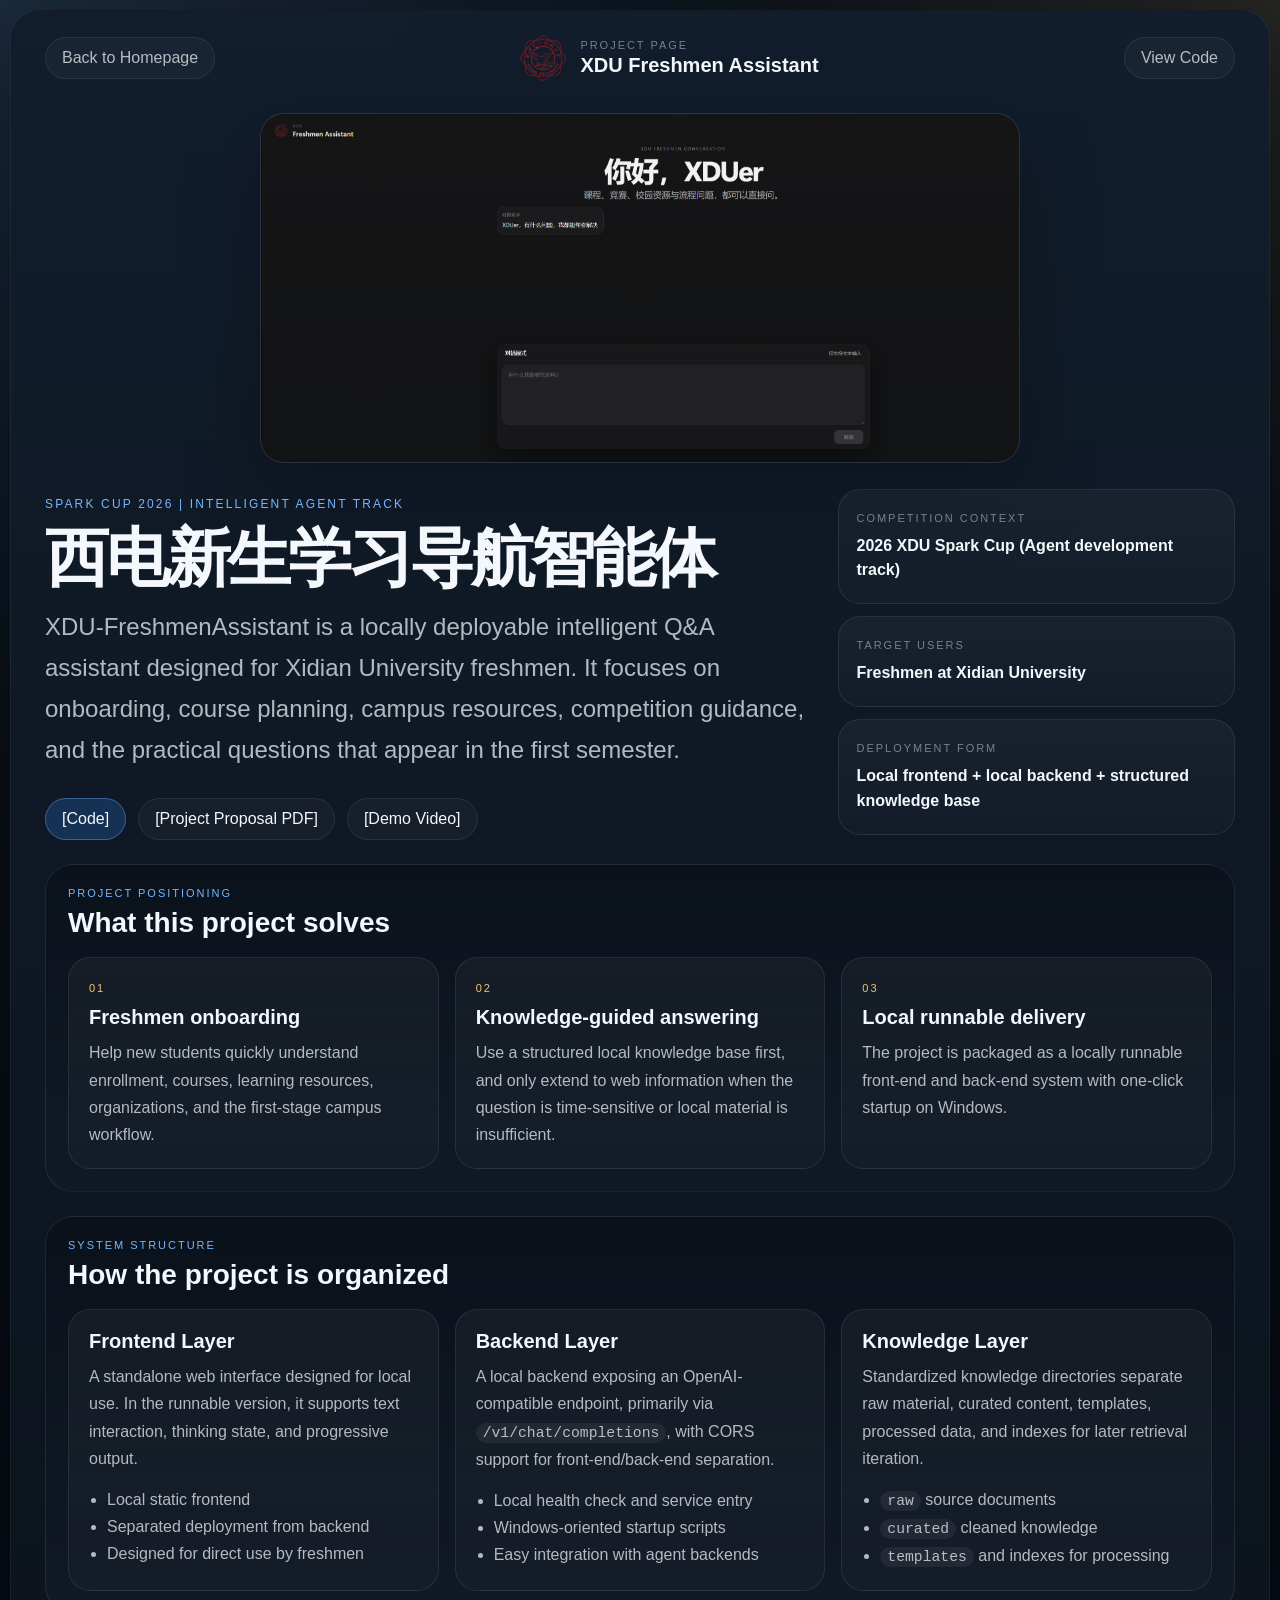
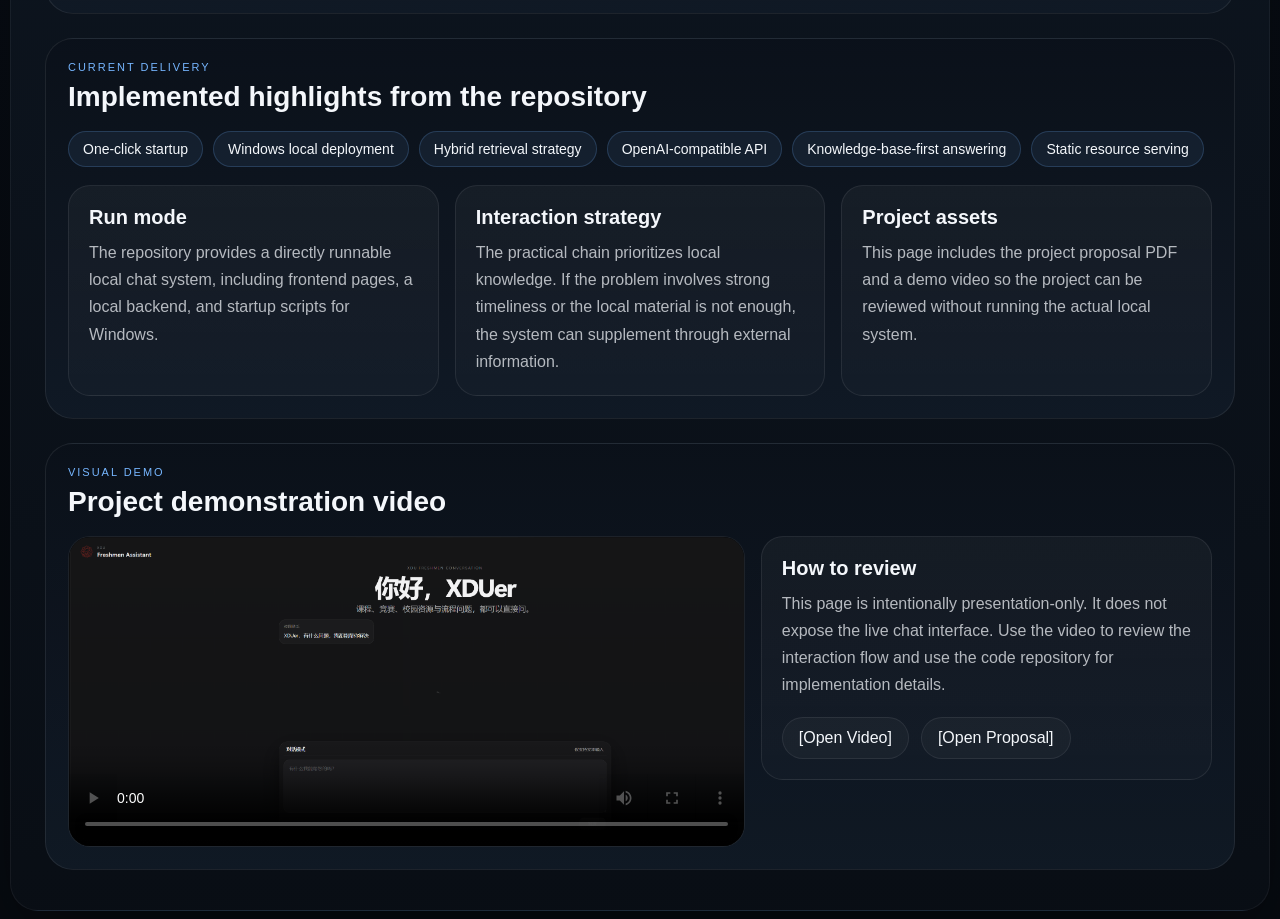
==== pages/xdu-freshmen-assistant/index.html @ a6427a66 "修改了文件布局 加入了星火杯智能体开发项目" ====
<!doctype html>
<html lang="zh-CN">
  <head>
    <meta charset="utf-8" />
    <meta name="viewport" content="width=device-width, initial-scale=1" />
    <meta
      name="description"
      content="Project page for XDU Freshmen Assistant, a local intelligent navigation assistant for Xidian University freshmen."
    />
    <title>XDU Freshmen Assistant | Project Page</title>
    <link rel="stylesheet" href="./styles.css" />
  </head>
  <body>
    <div class="page-shell">
      <div class="app-frame">
        <header class="topbar">
          <a class="back-link" href="../../index.html">Back to Homepage</a>

          <a class="brand" href="#top" aria-label="XDU Freshmen Assistant">
            <img
              class="brand-logo"
              src="../../images/xdu-logo.png"
              alt="XDU Logo"
            />
            <div class="brand-copy">
              <span class="brand-kicker">Project Page</span>
              <strong class="brand-title">XDU Freshmen Assistant</strong>
            </div>
          </a>

          <a
            class="code-link"
            href="https://github.com/KyrieZhang329/XDU-FreshmenAssistant"
            target="_blank"
            rel="noopener noreferrer"
          >
            View Code
          </a>
        </header>

        <main class="workspace" id="top">
          <section class="hero-showcase" aria-label="Project cover image">
            <img
              class="hero-showcase-image"
              src="../../images/XDU-Freshmen-Assistant.png"
              alt="XDU Freshmen Assistant preview"
            />
          </section>

          <section class="hero-grid">
            <div class="hero-copy">
              <p class="hero-kicker">Spark Cup 2026 | Intelligent Agent Track</p>
              <h1 class="hero-title">&#35199;&#30005;&#26032;&#29983;&#23398;&#20064;&#23548;&#33322;&#26234;&#33021;&#20307;</h1>
              <p class="hero-subtitle">
                XDU-FreshmenAssistant is a locally deployable intelligent Q&amp;A
                assistant designed for Xidian University freshmen. It focuses on
                onboarding, course planning, campus resources, competition
                guidance, and the practical questions that appear in the first
                semester.
              </p>

              <div class="hero-actions">
                <a
                  class="hero-action hero-action-primary"
                  href="https://github.com/KyrieZhang329/XDU-FreshmenAssistant"
                  target="_blank"
                  rel="noopener noreferrer"
                >
                  [Code]
                </a>
                <a class="hero-action" href="./project-proposal.pdf" target="_blank" rel="noopener noreferrer">
                  [Project Proposal PDF]
                </a>
                <a class="hero-action" href="#demo-video">[Demo Video]</a>
              </div>
            </div>

            <aside class="summary-stack">
              <article class="summary-card">
                <span class="summary-label">Competition Context</span>
                <strong>2026 XDU Spark Cup (Agent development track)</strong>
              </article>
              <article class="summary-card">
                <span class="summary-label">Target Users</span>
                <strong>Freshmen at Xidian University</strong>
              </article>
              <article class="summary-card">
                <span class="summary-label">Deployment Form</span>
                <strong>Local frontend + local backend + structured knowledge base</strong>
              </article>
            </aside>
          </section>

          <section class="section-panel">
            <div class="section-head">
              <p class="section-kicker">Project Positioning</p>
              <h2>What this project solves</h2>
            </div>

            <div class="feature-grid">
              <article class="feature-card">
                <span class="feature-index">01</span>
                <h3>Freshmen onboarding</h3>
                <p>
                  Help new students quickly understand enrollment, courses,
                  learning resources, organizations, and the first-stage campus
                  workflow.
                </p>
              </article>

              <article class="feature-card">
                <span class="feature-index">02</span>
                <h3>Knowledge-guided answering</h3>
                <p>
                  Use a structured local knowledge base first, and only extend to
                  web information when the question is time-sensitive or local
                  material is insufficient.
                </p>
              </article>

              <article class="feature-card">
                <span class="feature-index">03</span>
                <h3>Local runnable delivery</h3>
                <p>
                  The project is packaged as a locally runnable front-end and
                  back-end system with one-click startup on Windows.
                </p>
              </article>
            </div>
          </section>

          <section class="section-panel architecture-panel">
            <div class="section-head">
              <p class="section-kicker">System Structure</p>
              <h2>How the project is organized</h2>
            </div>

            <div class="architecture-grid">
              <article class="architecture-card">
                <h3>Frontend Layer</h3>
                <p>
                  A standalone web interface designed for local use. In the
                  runnable version, it supports text interaction, thinking state,
                  and progressive output.
                </p>
                <ul>
                  <li>Local static frontend</li>
                  <li>Separated deployment from backend</li>
                  <li>Designed for direct use by freshmen</li>
                </ul>
              </article>

              <article class="architecture-card">
                <h3>Backend Layer</h3>
                <p>
                  A local backend exposing an OpenAI-compatible endpoint,
                  primarily via <code>/v1/chat/completions</code>, with CORS
                  support for front-end/back-end separation.
                </p>
                <ul>
                  <li>Local health check and service entry</li>
                  <li>Windows-oriented startup scripts</li>
                  <li>Easy integration with agent backends</li>
                </ul>
              </article>

              <article class="architecture-card">
                <h3>Knowledge Layer</h3>
                <p>
                  Standardized knowledge directories separate raw material,
                  curated content, templates, processed data, and indexes for
                  later retrieval iteration.
                </p>
                <ul>
                  <li><code>raw</code> source documents</li>
                  <li><code>curated</code> cleaned knowledge</li>
                  <li><code>templates</code> and indexes for processing</li>
                </ul>
              </article>
            </div>
          </section>

          <section class="section-panel delivery-panel">
            <div class="section-head">
              <p class="section-kicker">Current Delivery</p>
              <h2>Implemented highlights from the repository</h2>
            </div>

            <div class="chip-row">
              <span class="chip">One-click startup</span>
              <span class="chip">Windows local deployment</span>
              <span class="chip">Hybrid retrieval strategy</span>
              <span class="chip">OpenAI-compatible API</span>
              <span class="chip">Knowledge-base-first answering</span>
              <span class="chip">Static resource serving</span>
            </div>

            <div class="detail-grid">
              <article class="detail-card">
                <h3>Run mode</h3>
                <p>
                  The repository provides a directly runnable local chat system,
                  including frontend pages, a local backend, and startup scripts
                  for Windows.
                </p>
              </article>

              <article class="detail-card">
                <h3>Interaction strategy</h3>
                <p>
                  The practical chain prioritizes local knowledge. If the problem
                  involves strong timeliness or the local material is not enough,
                  the system can supplement through external information.
                </p>
              </article>

              <article class="detail-card">
                <h3>Project assets</h3>
                <p>
                  This page includes the project proposal PDF and a demo video so
                  the project can be reviewed without running the actual local
                  system.
                </p>
              </article>
            </div>
          </section>

          <section class="section-panel media-panel" id="demo-video">
            <div class="section-head">
              <p class="section-kicker">Visual Demo</p>
              <h2>Project demonstration video</h2>
            </div>

            <div class="media-grid">
              <div class="video-card">
                <video
                  class="demo-video"
                  controls
                  preload="metadata"
                  poster="../../images/XDU-Freshmen-Assistant.png"
                >
                  <source src="./demo.mp4" type="video/mp4" />
                  Your browser does not support the video tag.
                </video>
              </div>

              <aside class="media-note">
                <h3>How to review</h3>
                <p>
                  This page is intentionally presentation-only. It does not expose
                  the live chat interface. Use the video to review the interaction
                  flow and use the code repository for implementation details.
                </p>
                <div class="media-actions">
                  <a class="hero-action" href="./demo.mp4" target="_blank" rel="noopener noreferrer">[Open Video]</a>
                  <a class="hero-action" href="./project-proposal.pdf" target="_blank" rel="noopener noreferrer">[Open Proposal]</a>
                </div>
              </aside>
            </div>
          </section>
        </main>
      </div>
    </div>
  </body>
</html>
---- pages/xdu-freshmen-assistant/styles.css ----
:root {
  color-scheme: dark;
  --bg: #0a1018;
  --bg-soft: #101a27;
  --panel: rgba(15, 24, 36, 0.92);
  --panel-soft: rgba(22, 35, 52, 0.88);
  --line: rgba(255, 255, 255, 0.08);
  --line-strong: rgba(255, 255, 255, 0.16);
  --text: #f4f7fb;
  --text-muted: rgba(244, 247, 251, 0.72);
  --text-soft: rgba(244, 247, 251, 0.45);
  --blue: #76b6ff;
  --blue-strong: #2f8cff;
  --gold: #f2c46d;
  --shadow: 0 28px 80px rgba(0, 0, 0, 0.42);
  --radius-xl: 28px;
  --radius-lg: 22px;
  --radius-md: 16px;
  --font-ui:
    "Segoe UI Variable Display", "Bahnschrift", "PingFang SC",
    "Microsoft YaHei UI", sans-serif;
}

* {
  box-sizing: border-box;
}

html,
body {
  margin: 0;
  min-height: 100%;
  background:
    radial-gradient(circle at top left, rgba(118, 182, 255, 0.16), transparent 28%),
    radial-gradient(circle at top right, rgba(242, 196, 109, 0.12), transparent 22%),
    linear-gradient(180deg, #091019 0%, #070b11 100%);
  color: var(--text);
  font-family: var(--font-ui);
}

body {
  padding: 10px;
}

a {
  color: inherit;
  text-decoration: none;
}

button,
a,
video {
  font: inherit;
}

code {
  padding: 2px 7px;
  border-radius: 999px;
  background: rgba(255, 255, 255, 0.06);
  font-family: "Cascadia Code", "Consolas", monospace;
  font-size: 0.92em;
}

.page-shell {
  min-height: calc(100vh - 20px);
}

.app-frame {
  min-height: calc(100vh - 20px);
  border-radius: var(--radius-xl);
  border: 1px solid rgba(255, 255, 255, 0.05);
  background: linear-gradient(180deg, rgba(18, 30, 45, 0.98) 0%, rgba(9, 14, 21, 0.98) 100%);
  box-shadow: var(--shadow);
}

.topbar {
  display: grid;
  grid-template-columns: auto 1fr auto;
  align-items: center;
  gap: 18px;
  padding: 24px 34px 0;
}

.back-link,
.code-link,
.hero-action {
  display: inline-flex;
  align-items: center;
  justify-content: center;
  min-height: 42px;
  padding: 0 16px;
  border-radius: 999px;
  border: 1px solid var(--line);
  background: rgba(255, 255, 255, 0.03);
  color: var(--text-muted);
  transition:
    transform 180ms ease,
    border-color 180ms ease,
    background-color 180ms ease,
    color 180ms ease;
}

.back-link:hover,
.code-link:hover,
.hero-action:hover {
  transform: translateY(-1px);
  border-color: rgba(118, 182, 255, 0.28);
  color: var(--text);
}

.brand {
  display: inline-flex;
  align-items: center;
  justify-self: center;
  gap: 14px;
}

.brand-logo {
  width: 46px;
  height: 46px;
  object-fit: contain;
}

.brand-copy {
  display: flex;
  flex-direction: column;
  gap: 3px;
}

.brand-kicker,
.hero-kicker,
.section-kicker,
.summary-label,
.feature-index {
  text-transform: uppercase;
  letter-spacing: 0.18em;
}

.brand-kicker,
.summary-label,
.feature-index,
.section-kicker {
  font-size: 11px;
  color: var(--text-soft);
}

.brand-title {
  font-size: 20px;
  font-weight: 700;
}

.workspace {
  padding: 28px 34px 40px;
}

.hero-showcase {
  display: flex;
  justify-content: center;
  margin: 4px 0 26px;
}

.hero-showcase-image {
  display: block;
  width: min(760px, 100%);
  border-radius: 24px;
  border: 1px solid var(--line);
  background: rgba(255, 255, 255, 0.03);
  box-shadow: 0 26px 80px rgba(0, 0, 0, 0.26);
}

.hero-grid {
  display: grid;
  grid-template-columns: minmax(0, 1.45fr) minmax(290px, 0.75fr);
  gap: 24px;
  align-items: start;
}

.hero-copy {
  padding-top: 8px;
}

.hero-kicker {
  margin: 0 0 16px;
  color: var(--blue);
  font-size: 12px;
}

.hero-title {
  margin: 0;
  font-size: clamp(42px, 5vw, 72px);
  line-height: 0.98;
  letter-spacing: -0.05em;
}

.hero-subtitle {
  max-width: 860px;
  margin: 18px 0 0;
  color: var(--text-muted);
  font-size: clamp(17px, 2vw, 24px);
  line-height: 1.7;
}

.hero-actions {
  display: flex;
  flex-wrap: wrap;
  gap: 12px;
  margin-top: 28px;
}

.hero-action {
  color: var(--text);
}

.hero-action-primary {
  border-color: rgba(118, 182, 255, 0.36);
  background: rgba(47, 140, 255, 0.22);
}

.summary-stack {
  display: grid;
  gap: 12px;
}

.summary-card,
.feature-card,
.architecture-card,
.detail-card,
.media-note {
  border-radius: var(--radius-lg);
  border: 1px solid var(--line);
  background: linear-gradient(180deg, rgba(255, 255, 255, 0.04), rgba(255, 255, 255, 0.02));
}

.summary-card {
  padding: 18px 18px 20px;
}

.summary-card strong {
  display: block;
  margin-top: 8px;
  line-height: 1.55;
  font-size: 16px;
}

.section-panel {
  margin-top: 24px;
  padding: 22px;
  border-radius: var(--radius-xl);
  border: 1px solid var(--line);
  background: linear-gradient(180deg, rgba(11, 17, 26, 0.86), rgba(17, 26, 38, 0.92));
}

.section-head {
  margin-bottom: 18px;
}

.section-kicker {
  margin: 0 0 8px;
  color: var(--blue);
}

.section-head h2 {
  margin: 0;
  font-size: 28px;
}

.feature-grid,
.architecture-grid,
.detail-grid,
.media-grid {
  display: grid;
  gap: 16px;
}

.feature-grid {
  grid-template-columns: repeat(3, minmax(0, 1fr));
}

.feature-card,
.architecture-card,
.detail-card {
  padding: 20px;
}

.feature-index {
  display: inline-block;
  margin-bottom: 12px;
  color: var(--gold);
}

.feature-card h3,
.architecture-card h3,
.detail-card h3,
.media-note h3 {
  margin: 0 0 10px;
  font-size: 20px;
}

.feature-card p,
.architecture-card p,
.detail-card p,
.media-note p {
  margin: 0;
  color: var(--text-muted);
  line-height: 1.7;
}

.architecture-grid,
.detail-grid {
  grid-template-columns: repeat(3, minmax(0, 1fr));
}

.architecture-card ul {
  margin: 14px 0 0;
  padding-left: 18px;
  color: var(--text-muted);
  line-height: 1.7;
}

.chip-row {
  display: flex;
  flex-wrap: wrap;
  gap: 10px;
  margin-bottom: 18px;
}

.chip {
  display: inline-flex;
  align-items: center;
  min-height: 36px;
  padding: 0 14px;
  border-radius: 999px;
  border: 1px solid rgba(118, 182, 255, 0.2);
  background: rgba(118, 182, 255, 0.08);
  color: var(--text);
  font-size: 14px;
}

.media-grid {
  grid-template-columns: minmax(0, 1.2fr) minmax(260px, 0.8fr);
  align-items: start;
}

.video-card {
  border-radius: var(--radius-lg);
  border: 1px solid var(--line);
  background: rgba(0, 0, 0, 0.18);
  overflow: hidden;
}

.demo-video {
  display: block;
  width: 100%;
  max-height: 70vh;
  background: #04070b;
}

.media-note {
  padding: 20px;
}

.media-actions {
  display: flex;
  flex-wrap: wrap;
  gap: 12px;
  margin-top: 18px;
}

@media (max-width: 1100px) {
  .hero-grid,
  .feature-grid,
  .architecture-grid,
  .detail-grid,
  .media-grid {
    grid-template-columns: 1fr;
  }
}

@media (max-width: 960px) {
  .topbar {
    grid-template-columns: 1fr;
    justify-items: start;
    padding: 20px 20px 0;
  }

  .brand {
    justify-self: start;
  }

  .workspace {
    padding: 20px 16px 24px;
  }
}

@media (max-width: 640px) {
  body {
    padding: 0;
  }

  .app-frame {
    min-height: 100vh;
    border-radius: 0;
  }

  .hero-title {
    font-size: 40px;
  }

  .hero-subtitle {
    font-size: 17px;
  }

  .back-link,
  .code-link,
  .hero-action {
    width: 100%;
  }

  .hero-actions,
  .media-actions {
    flex-direction: column;
  }
}
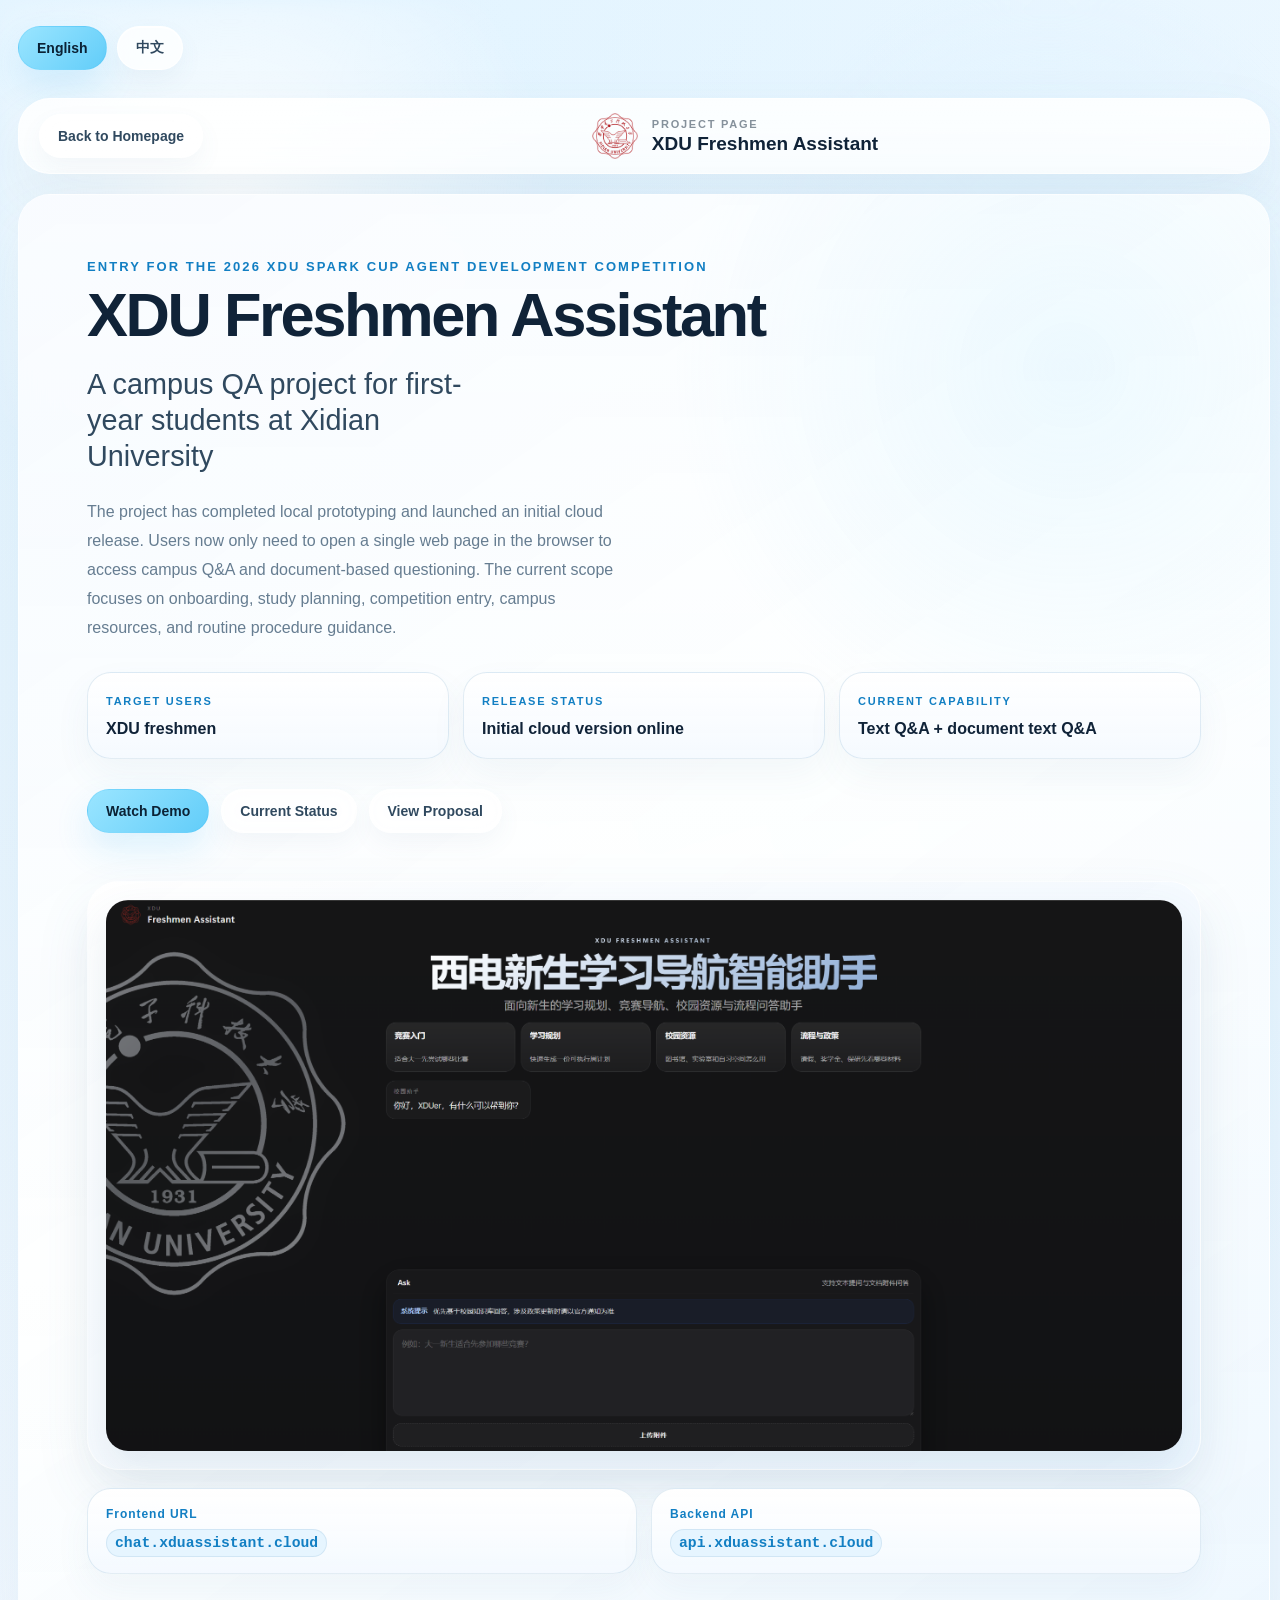
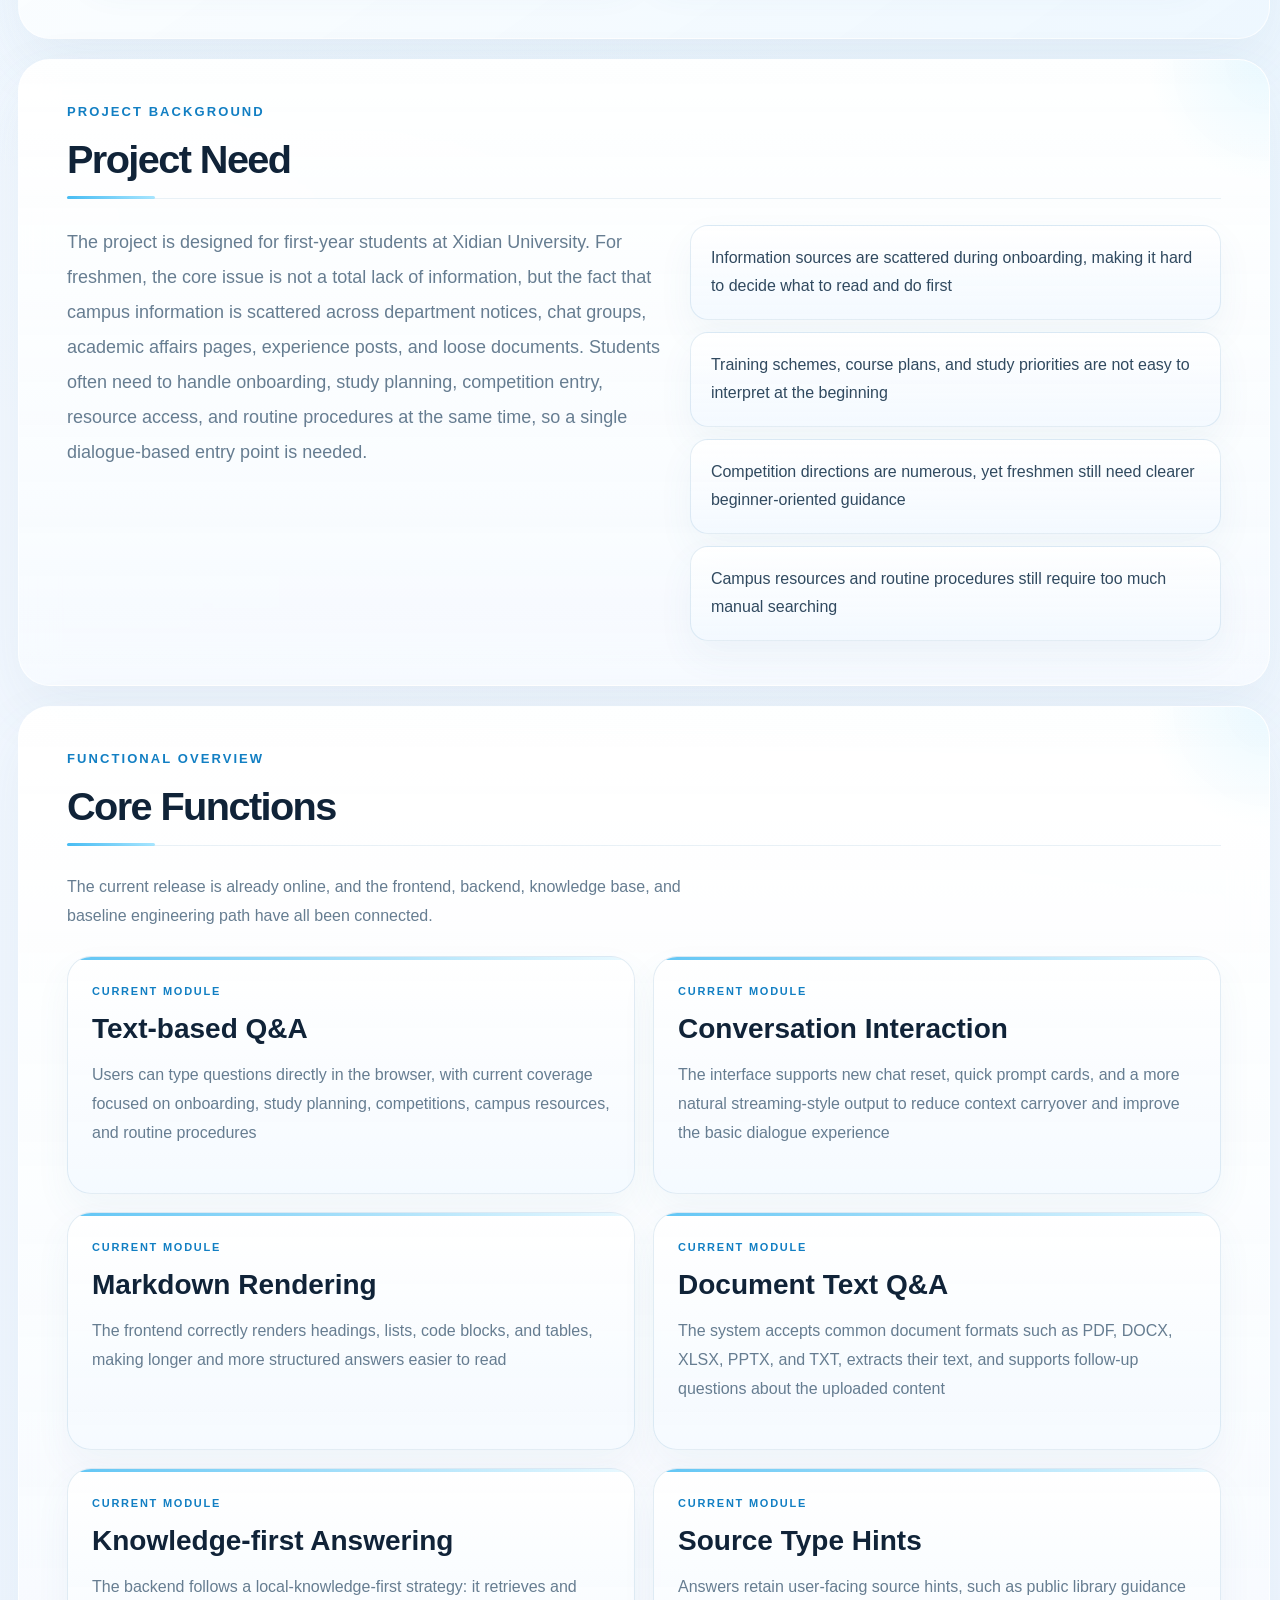
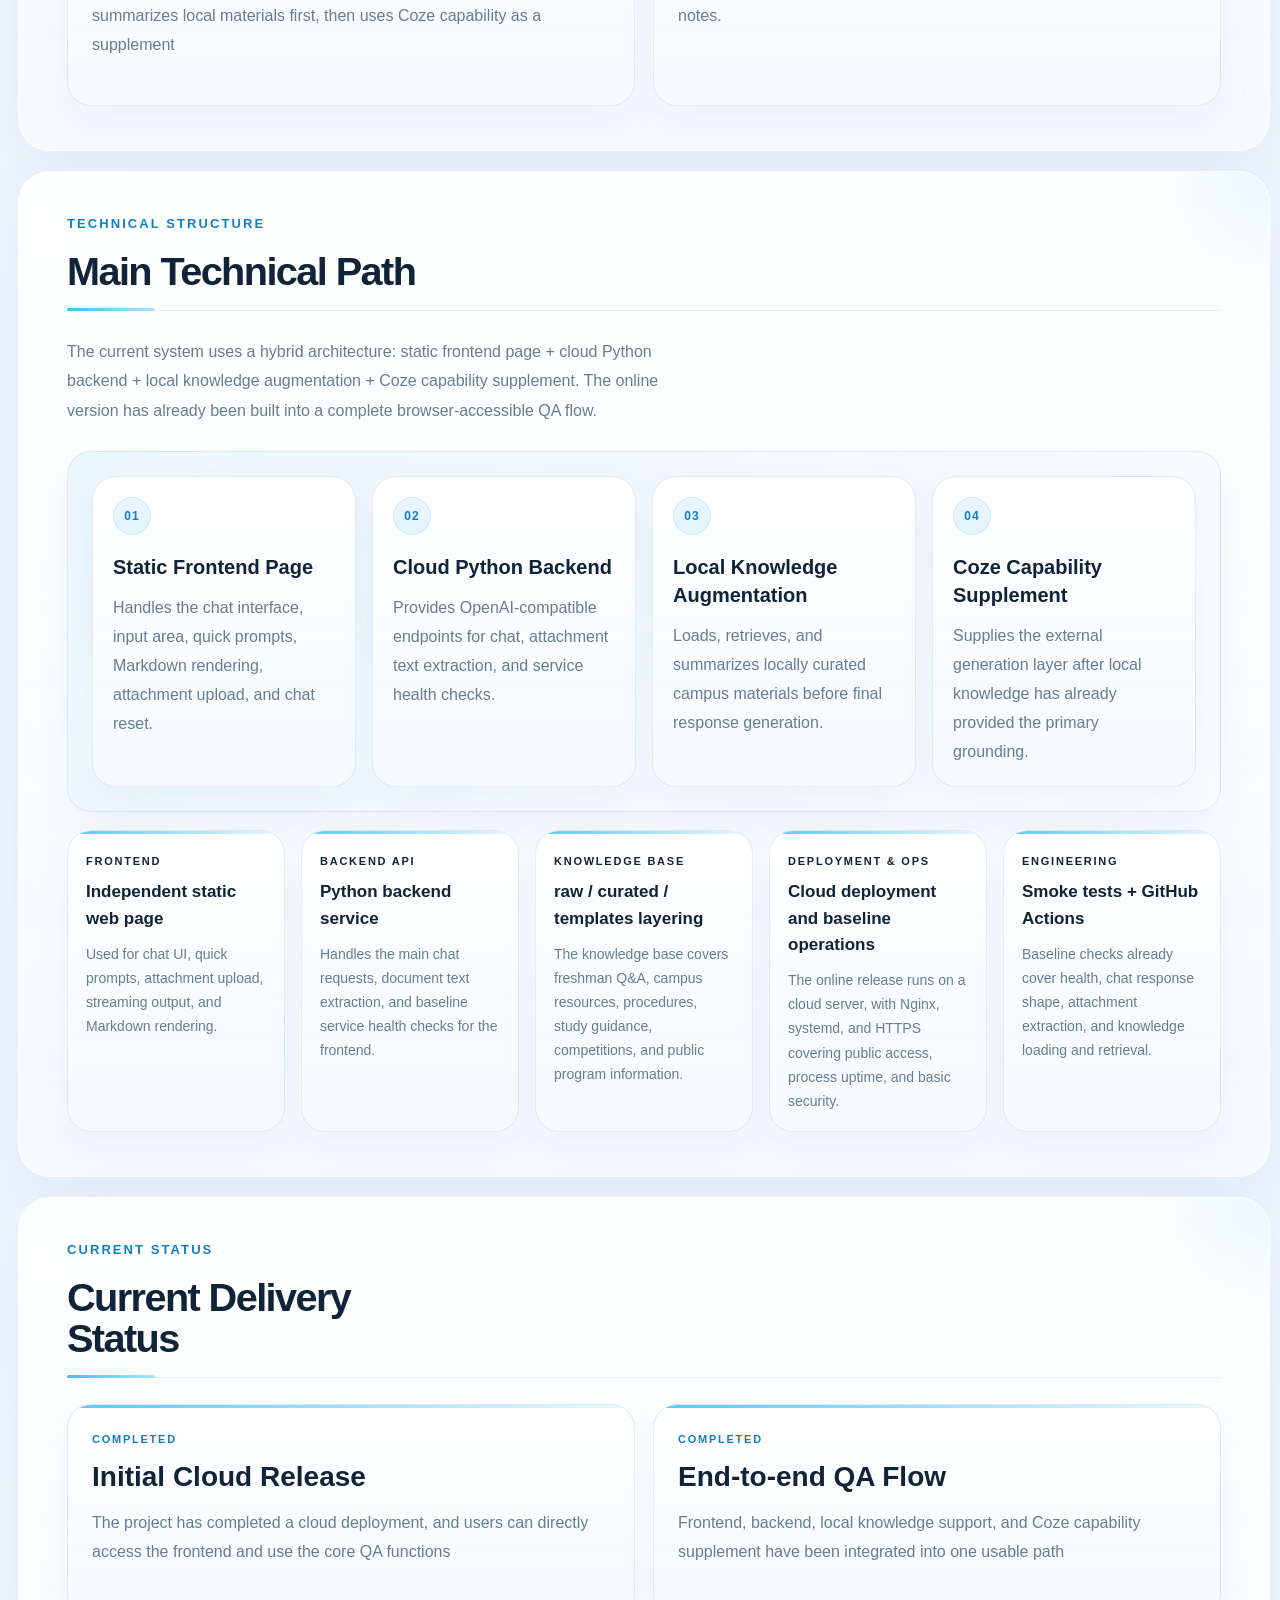
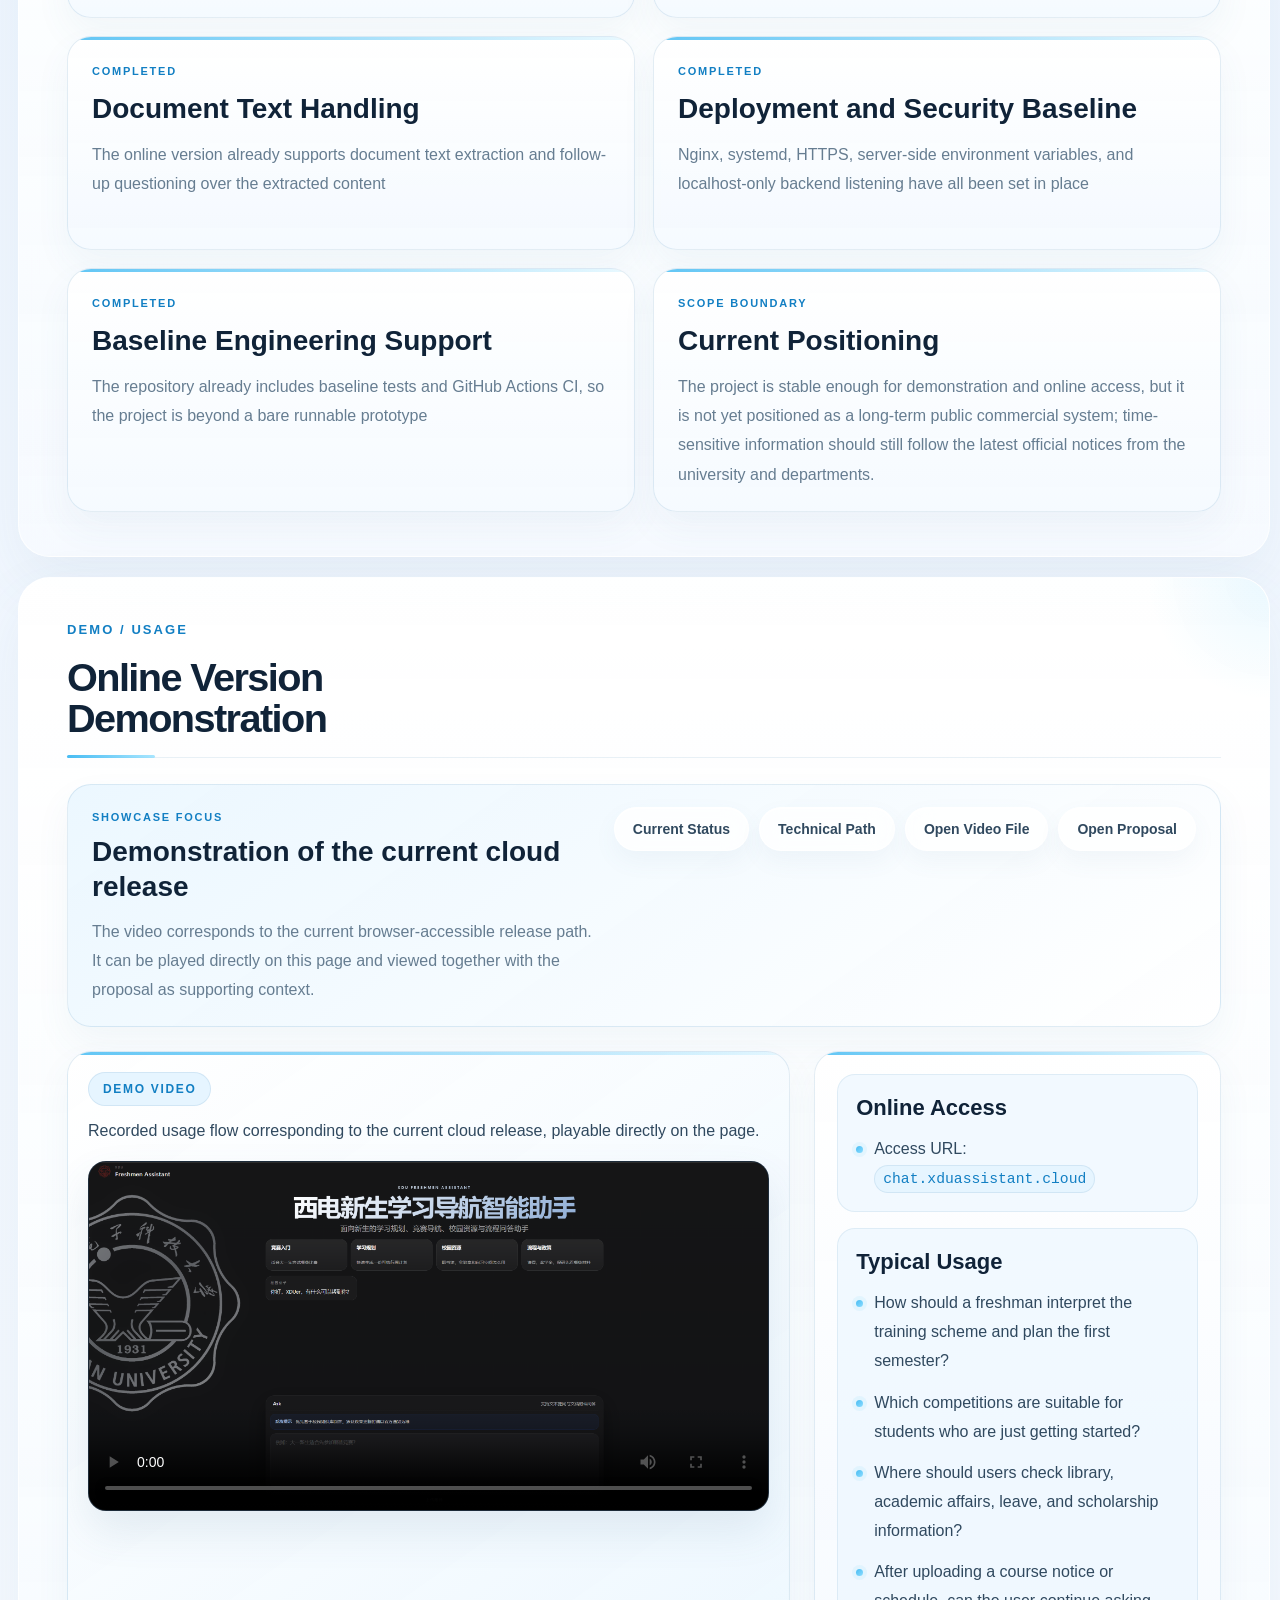
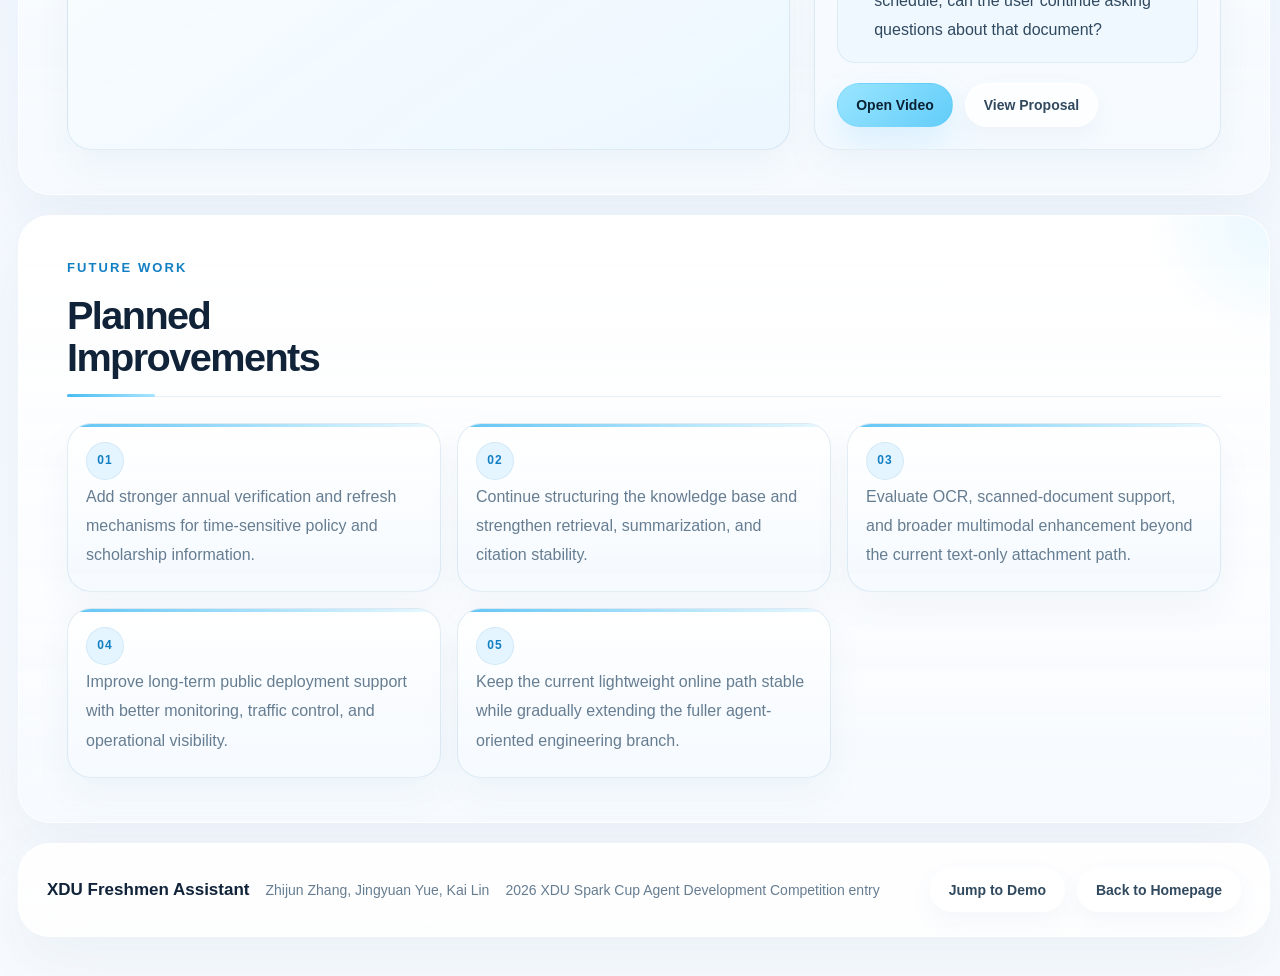
==== commit 0750b9c2: "完善了星火杯项目的page" ====
--- a/pages/xdu-freshmen-assistant/index.html
+++ b/pages/xdu-freshmen-assistant/index.html
@@ -1,20 +1,27 @@
 <!doctype html>
-<html lang="zh-CN">
+<html lang="en">
   <head>
     <meta charset="utf-8" />
     <meta name="viewport" content="width=device-width, initial-scale=1" />
     <meta
       name="description"
-      content="Project page for XDU Freshmen Assistant, a local intelligent navigation assistant for Xidian University freshmen."
+      content="Project page for XDU Freshmen Assistant, a campus QA project for first-year students at Xidian University."
     />
     <title>XDU Freshmen Assistant | Project Page</title>
     <link rel="stylesheet" href="./styles.css" />
   </head>
   <body>
     <div class="page-shell">
-      <div class="app-frame">
+      <nav class="language-rail" aria-label="Language switch">
+        <a class="language-switch is-active" href="./index.html" aria-current="page">
+          English
+        </a>
+        <a class="language-switch" href="./index-zh.html">中文</a>
+      </nav>
+
+      <div class="page-content">
         <header class="topbar">
-          <a class="back-link" href="../../index.html">Back to Homepage</a>
+          <a class="top-link" href="../../index.html">Back to Homepage</a>
 
           <a class="brand" href="#top" aria-label="XDU Freshmen Assistant">
             <img
@@ -27,215 +34,344 @@
               <strong class="brand-title">XDU Freshmen Assistant</strong>
             </div>
           </a>
-
-          <a
-            class="code-link"
-            href="https://github.com/KyrieZhang329/XDU-FreshmenAssistant"
-            target="_blank"
-            rel="noopener noreferrer"
-          >
-            View Code
-          </a>
         </header>
 
-        <main class="workspace" id="top">
-          <section class="hero-showcase" aria-label="Project cover image">
-            <img
-              class="hero-showcase-image"
-              src="../../images/XDU-Freshmen-Assistant.png"
-              alt="XDU Freshmen Assistant preview"
-            />
-          </section>
-
-          <section class="hero-grid">
+        <main class="page-main" id="top">
+          <section class="hero-section">
             <div class="hero-copy">
-              <p class="hero-kicker">Spark Cup 2026 | Intelligent Agent Track</p>
-              <h1 class="hero-title">&#35199;&#30005;&#26032;&#29983;&#23398;&#20064;&#23548;&#33322;&#26234;&#33021;&#20307;</h1>
+              <p class="eyebrow">Entry for the 2026 XDU Spark Cup Agent Development Competition</p>
+              <h1 class="hero-title">XDU Freshmen Assistant</h1>
               <p class="hero-subtitle">
-                XDU-FreshmenAssistant is a locally deployable intelligent Q&amp;A
-                assistant designed for Xidian University freshmen. It focuses on
-                onboarding, course planning, campus resources, competition
-                guidance, and the practical questions that appear in the first
-                semester.
+                A campus QA project for first-year students at Xidian University
               </p>
+              <p class="hero-text">
+                The project has completed local prototyping and launched an initial cloud release.
+                Users now only need to open a single web page in the browser to access campus Q&amp;A
+                and document-based questioning. The current scope focuses on onboarding, study planning,
+                competition entry, campus resources, and routine procedure guidance.
+              </p>
+
+              <div class="hero-metrics" aria-label="Project overview">
+                <article class="hero-metric">
+                  <span class="hero-metric-label">Target Users</span>
+                  <strong>XDU freshmen</strong>
+                </article>
+                <article class="hero-metric">
+                  <span class="hero-metric-label">Release Status</span>
+                  <strong>Initial cloud version online</strong>
+                </article>
+                <article class="hero-metric">
+                  <span class="hero-metric-label">Current Capability</span>
+                  <strong>Text Q&amp;A + document text Q&amp;A</strong>
+                </article>
+              </div>
 
               <div class="hero-actions">
+                <a class="hero-action hero-action-primary" href="#demo-section">
+                  Watch Demo
+                </a>
+                <a class="hero-action" href="#status-section">Current Status</a>
                 <a
-                  class="hero-action hero-action-primary"
-                  href="https://github.com/KyrieZhang329/XDU-FreshmenAssistant"
+                  class="hero-action"
+                  href="./project-proposal.pdf"
                   target="_blank"
                   rel="noopener noreferrer"
                 >
-                  [Code]
+                  View Proposal
                 </a>
-                <a class="hero-action" href="./project-proposal.pdf" target="_blank" rel="noopener noreferrer">
-                  [Project Proposal PDF]
+              </div>
+            </div>
+
+            <div class="hero-visual">
+              <div class="hero-image-frame">
+                <img
+                  class="hero-image"
+                  src="../../images/XDU-Freshmen-Assistant.png"
+                  alt="XDU Freshmen Assistant preview"
+                />
+              </div>
+
+              <div class="hero-facts">
+                <article class="hero-fact-card">
+                  <span>Frontend URL</span>
+                  <strong><code>chat.xduassistant.cloud</code></strong>
+                </article>
+                <article class="hero-fact-card">
+                  <span>Backend API</span>
+                  <strong><code>api.xduassistant.cloud</code></strong>
+                </article>
+              </div>
+            </div>
+          </section>
+
+          <section class="content-section">
+            <div class="section-heading">
+              <p class="eyebrow">Project Background</p>
+              <h2>Project Need</h2>
+            </div>
+
+            <div class="background-grid">
+              <p class="section-text">
+                The project is designed for first-year students at Xidian University.
+                For freshmen, the core issue is not a total lack of information,
+                but the fact that campus information is scattered across department notices,
+                chat groups, academic affairs pages, experience posts, and loose documents.
+                Students often need to handle onboarding, study planning, competition entry,
+                resource access, and routine procedures at the same time, so a single dialogue-based entry point is needed.
+              </p>
+
+              <ul class="pain-grid">
+                <li>Information sources are scattered during onboarding, making it hard to decide what to read and do first</li>
+                <li>Training schemes, course plans, and study priorities are not easy to interpret at the beginning</li>
+                <li>Competition directions are numerous, yet freshmen still need clearer beginner-oriented guidance</li>
+                <li>Campus resources and routine procedures still require too much manual searching</li>
+              </ul>
+            </div>
+          </section>
+
+          <section class="content-section">
+            <div class="section-heading">
+              <p class="eyebrow">Functional Overview</p>
+              <h2>Core Functions</h2>
+            </div>
+
+            <p class="section-intro">
+              The current release is already online, and the frontend, backend, knowledge base,
+              and baseline engineering path have all been connected.
+            </p>
+
+            <div class="feature-grid">
+              <article class="feature-card">
+                <span class="card-kicker">Current module</span>
+                <h3>Text-based Q&amp;A</h3>
+                <p>
+                  Users can type questions directly in the browser, with current coverage focused on onboarding,
+                  study planning, competitions, campus resources, and routine procedures
+                </p>
+              </article>
+
+              <article class="feature-card">
+                <span class="card-kicker">Current module</span>
+                <h3>Conversation Interaction</h3>
+                <p>
+                  The interface supports new chat reset, quick prompt cards, and a more natural streaming-style output
+                  to reduce context carryover and improve the basic dialogue experience
+                </p>
+              </article>
+
+              <article class="feature-card">
+                <span class="card-kicker">Current module</span>
+                <h3>Markdown Rendering</h3>
+                <p>
+                  The frontend correctly renders headings, lists, code blocks, and tables,
+                  making longer and more structured answers easier to read
+                </p>
+              </article>
+
+              <article class="feature-card">
+                <span class="card-kicker">Current module</span>
+                <h3>Document Text Q&amp;A</h3>
+                <p>
+                  The system accepts common document formats such as PDF, DOCX, XLSX, PPTX, and TXT,
+                  extracts their text, and supports follow-up questions about the uploaded content
+                </p>
+              </article>
+
+              <article class="feature-card">
+                <span class="card-kicker">Current module</span>
+                <h3>Knowledge-first Answering</h3>
+                <p>
+                  The backend follows a local-knowledge-first strategy:
+                  it retrieves and summarizes local materials first, then uses Coze capability as a supplement
+                </p>
+              </article>
+
+              <article class="feature-card">
+                <span class="card-kicker">Current module</span>
+                <h3>Source Type Hints</h3>
+                <p>
+                  Answers retain user-facing source hints, such as public library guidance notes.
+                </p>
+              </article>
+            </div>
+          </section>
+
+          <section class="content-section" id="tech-section">
+            <div class="section-heading">
+              <p class="eyebrow">Technical Structure</p>
+              <h2>Main Technical Path</h2>
+            </div>
+
+            <p class="section-intro">
+              The current system uses a hybrid architecture:
+              static frontend page + cloud Python backend + local knowledge augmentation + Coze capability supplement.
+              The online version has already been built into a complete browser-accessible QA flow.
+            </p>
+
+            <div class="flow-panel">
+              <div class="flow-track" aria-label="System flow">
+                <article class="flow-step-card">
+                  <span class="flow-index">01</span>
+                  <strong>Static Frontend Page</strong>
+                  <p>Handles the chat interface, input area, quick prompts, Markdown rendering, attachment upload, and chat reset.</p>
+                </article>
+                <article class="flow-step-card">
+                  <span class="flow-index">02</span>
+                  <strong>Cloud Python Backend</strong>
+                  <p>Provides OpenAI-compatible endpoints for chat, attachment text extraction, and service health checks.</p>
+                </article>
+                <article class="flow-step-card">
+                  <span class="flow-index">03</span>
+                  <strong>Local Knowledge Augmentation</strong>
+                  <p>Loads, retrieves, and summarizes locally curated campus materials before final response generation.</p>
+                </article>
+                <article class="flow-step-card">
+                  <span class="flow-index">04</span>
+                  <strong>Coze Capability Supplement</strong>
+                  <p>Supplies the external generation layer after local knowledge has already provided the primary grounding.</p>
+                </article>
+              </div>
+            </div>
+
+            <div class="stack-grid">
+              <article class="stack-card">
+                <span class="stack-label">Frontend</span>
+                <strong>Independent static web page</strong>
+                <p>Used for chat UI, quick prompts, attachment upload, streaming output, and Markdown rendering.</p>
+              </article>
+
+              <article class="stack-card">
+                <span class="stack-label">Backend API</span>
+                <strong>Python backend service</strong>
+                <p>Handles the main chat requests, document text extraction, and baseline service health checks for the frontend.</p>
+              </article>
+
+              <article class="stack-card">
+                <span class="stack-label">Knowledge Base</span>
+                <strong>raw / curated / templates layering</strong>
+                <p>The knowledge base covers freshman Q&amp;A, campus resources, procedures, study guidance, competitions, and public program information.</p>
+              </article>
+
+              <article class="stack-card">
+                <span class="stack-label">Deployment &amp; Ops</span>
+                <strong>Cloud deployment and baseline operations</strong>
+                <p>The online release runs on a cloud server, with Nginx, systemd, and HTTPS covering public access, process uptime, and basic security.</p>
+              </article>
+
+              <article class="stack-card">
+                <span class="stack-label">Engineering</span>
+                <strong>Smoke tests + GitHub Actions</strong>
+                <p>Baseline checks already cover health, chat response shape, attachment extraction, and knowledge loading and retrieval.</p>
+              </article>
+            </div>
+          </section>
+
+          <section class="content-section" id="status-section">
+            <div class="section-heading">
+              <p class="eyebrow">Current Status</p>
+              <h2>Current Delivery Status</h2>
+            </div>
+
+            <div class="feature-grid status-grid">
+              <article class="feature-card status-card">
+                <span class="card-kicker">Completed</span>
+                <h3>Initial Cloud Release</h3>
+                <p>
+                  The project has completed a cloud deployment, and users can directly access the frontend and use the core QA functions
+                </p>
+              </article>
+
+              <article class="feature-card status-card">
+                <span class="card-kicker">Completed</span>
+                <h3>End-to-end QA Flow</h3>
+                <p>
+                  Frontend, backend, local knowledge support, and Coze capability supplement have been integrated into one usable path
+                </p>
+              </article>
+
+              <article class="feature-card status-card">
+                <span class="card-kicker">Completed</span>
+                <h3>Document Text Handling</h3>
+                <p>
+                  The online version already supports document text extraction and follow-up questioning over the extracted content
+                </p>
+              </article>
+
+              <article class="feature-card status-card">
+                <span class="card-kicker">Completed</span>
+                <h3>Deployment and Security Baseline</h3>
+                <p>
+                  Nginx, systemd, HTTPS, server-side environment variables, and localhost-only backend listening have all been set in place
+                </p>
+              </article>
+
+              <article class="feature-card status-card">
+                <span class="card-kicker">Completed</span>
+                <h3>Baseline Engineering Support</h3>
+                <p>
+                  The repository already includes baseline tests and GitHub Actions CI, so the project is beyond a bare runnable prototype
+                </p>
+              </article>
+
+              <article class="feature-card status-card">
+                <span class="card-kicker">Scope Boundary</span>
+                <h3>Current Positioning</h3>
+                <p>
+                  The project is stable enough for demonstration and online access, but it is not yet positioned as a long-term public commercial system;
+                  time-sensitive information should still follow the latest official notices from the university and departments.
+                </p>
+              </article>
+            </div>
+          </section>
+
+          <section class="content-section" id="demo-section">
+            <div class="section-heading">
+              <p class="eyebrow">Demo / Usage</p>
+              <h2>Online Version Demonstration</h2>
+            </div>
+
+            <div class="demo-spotlight">
+              <div class="demo-highlight">
+                <span class="demo-kicker">Showcase Focus</span>
+                <strong>Demonstration of the current cloud release</strong>
+                <p>
+                  The video corresponds to the current browser-accessible release path.
+                  It can be played directly on this page and viewed together with the proposal as supporting context.
+                </p>
+              </div>
+
+              <div class="demo-shortcuts">
+                <a class="demo-shortcut" href="#status-section">Current Status</a>
+                <a class="demo-shortcut" href="#tech-section">Technical Path</a>
+                <a
+                  class="demo-shortcut"
+                  href="./demo.mp4"
+                  target="_blank"
+                  rel="noopener noreferrer"
+                >
+                  Open Video File
                 </a>
-                <a class="hero-action" href="#demo-video">[Demo Video]</a>
-              </div>
-            </div>
-
-            <aside class="summary-stack">
-              <article class="summary-card">
-                <span class="summary-label">Competition Context</span>
-                <strong>2026 XDU Spark Cup (Agent development track)</strong>
-              </article>
-              <article class="summary-card">
-                <span class="summary-label">Target Users</span>
-                <strong>Freshmen at Xidian University</strong>
-              </article>
-              <article class="summary-card">
-                <span class="summary-label">Deployment Form</span>
-                <strong>Local frontend + local backend + structured knowledge base</strong>
-              </article>
-            </aside>
-          </section>
-
-          <section class="section-panel">
-            <div class="section-head">
-              <p class="section-kicker">Project Positioning</p>
-              <h2>What this project solves</h2>
-            </div>
-
-            <div class="feature-grid">
-              <article class="feature-card">
-                <span class="feature-index">01</span>
-                <h3>Freshmen onboarding</h3>
-                <p>
-                  Help new students quickly understand enrollment, courses,
-                  learning resources, organizations, and the first-stage campus
-                  workflow.
-                </p>
-              </article>
-
-              <article class="feature-card">
-                <span class="feature-index">02</span>
-                <h3>Knowledge-guided answering</h3>
-                <p>
-                  Use a structured local knowledge base first, and only extend to
-                  web information when the question is time-sensitive or local
-                  material is insufficient.
-                </p>
-              </article>
-
-              <article class="feature-card">
-                <span class="feature-index">03</span>
-                <h3>Local runnable delivery</h3>
-                <p>
-                  The project is packaged as a locally runnable front-end and
-                  back-end system with one-click startup on Windows.
-                </p>
-              </article>
-            </div>
-          </section>
-
-          <section class="section-panel architecture-panel">
-            <div class="section-head">
-              <p class="section-kicker">System Structure</p>
-              <h2>How the project is organized</h2>
-            </div>
-
-            <div class="architecture-grid">
-              <article class="architecture-card">
-                <h3>Frontend Layer</h3>
-                <p>
-                  A standalone web interface designed for local use. In the
-                  runnable version, it supports text interaction, thinking state,
-                  and progressive output.
-                </p>
-                <ul>
-                  <li>Local static frontend</li>
-                  <li>Separated deployment from backend</li>
-                  <li>Designed for direct use by freshmen</li>
-                </ul>
-              </article>
-
-              <article class="architecture-card">
-                <h3>Backend Layer</h3>
-                <p>
-                  A local backend exposing an OpenAI-compatible endpoint,
-                  primarily via <code>/v1/chat/completions</code>, with CORS
-                  support for front-end/back-end separation.
-                </p>
-                <ul>
-                  <li>Local health check and service entry</li>
-                  <li>Windows-oriented startup scripts</li>
-                  <li>Easy integration with agent backends</li>
-                </ul>
-              </article>
-
-              <article class="architecture-card">
-                <h3>Knowledge Layer</h3>
-                <p>
-                  Standardized knowledge directories separate raw material,
-                  curated content, templates, processed data, and indexes for
-                  later retrieval iteration.
-                </p>
-                <ul>
-                  <li><code>raw</code> source documents</li>
-                  <li><code>curated</code> cleaned knowledge</li>
-                  <li><code>templates</code> and indexes for processing</li>
-                </ul>
-              </article>
-            </div>
-          </section>
-
-          <section class="section-panel delivery-panel">
-            <div class="section-head">
-              <p class="section-kicker">Current Delivery</p>
-              <h2>Implemented highlights from the repository</h2>
-            </div>
-
-            <div class="chip-row">
-              <span class="chip">One-click startup</span>
-              <span class="chip">Windows local deployment</span>
-              <span class="chip">Hybrid retrieval strategy</span>
-              <span class="chip">OpenAI-compatible API</span>
-              <span class="chip">Knowledge-base-first answering</span>
-              <span class="chip">Static resource serving</span>
-            </div>
-
-            <div class="detail-grid">
-              <article class="detail-card">
-                <h3>Run mode</h3>
-                <p>
-                  The repository provides a directly runnable local chat system,
-                  including frontend pages, a local backend, and startup scripts
-                  for Windows.
-                </p>
-              </article>
-
-              <article class="detail-card">
-                <h3>Interaction strategy</h3>
-                <p>
-                  The practical chain prioritizes local knowledge. If the problem
-                  involves strong timeliness or the local material is not enough,
-                  the system can supplement through external information.
-                </p>
-              </article>
-
-              <article class="detail-card">
-                <h3>Project assets</h3>
-                <p>
-                  This page includes the project proposal PDF and a demo video so
-                  the project can be reviewed without running the actual local
-                  system.
-                </p>
-              </article>
-            </div>
-          </section>
-
-          <section class="section-panel media-panel" id="demo-video">
-            <div class="section-head">
-              <p class="section-kicker">Visual Demo</p>
-              <h2>Project demonstration video</h2>
-            </div>
-
-            <div class="media-grid">
-              <div class="video-card">
+                <a
+                  class="demo-shortcut"
+                  href="./project-proposal.pdf"
+                  target="_blank"
+                  rel="noopener noreferrer"
+                >
+                  Open Proposal
+                </a>
+              </div>
+            </div>
+
+            <div class="review-layout">
+              <div class="video-panel">
+                <div class="demo-media-head">
+                  <span class="demo-media-label">Demo Video</span>
+                  <p>Recorded usage flow corresponding to the current cloud release, playable directly on the page.</p>
+                </div>
                 <video
                   class="demo-video"
                   controls
+                  playsinline
                   preload="metadata"
                   poster="../../images/XDU-Freshmen-Assistant.png"
                 >
@@ -244,22 +380,85 @@
                 </video>
               </div>
 
-              <aside class="media-note">
-                <h3>How to review</h3>
-                <p>
-                  This page is intentionally presentation-only. It does not expose
-                  the live chat interface. Use the video to review the interaction
-                  flow and use the code repository for implementation details.
-                </p>
-                <div class="media-actions">
-                  <a class="hero-action" href="./demo.mp4" target="_blank" rel="noopener noreferrer">[Open Video]</a>
-                  <a class="hero-action" href="./project-proposal.pdf" target="_blank" rel="noopener noreferrer">[Open Proposal]</a>
+              <aside class="side-panel">
+                <div class="side-block">
+                  <h3>Online Access</h3>
+                  <ul class="example-list">
+                    <li>Access URL: <code>chat.xduassistant.cloud</code></li>
+                  </ul>
+                </div>
+
+                <div class="side-block">
+                  <h3>Typical Usage</h3>
+                  <ul class="example-list">
+                    <li>How should a freshman interpret the training scheme and plan the first semester?</li>
+                    <li>Which competitions are suitable for students who are just getting started?</li>
+                    <li>Where should users check library, academic affairs, leave, and scholarship information?</li>
+                    <li>After uploading a course notice or schedule, can the user continue asking questions about that document?</li>
+                  </ul>
+                </div>
+
+                <div class="action-row">
+                  <a
+                    class="hero-action hero-action-primary"
+                    href="./demo.mp4"
+                    target="_blank"
+                    rel="noopener noreferrer"
+                  >
+                    Open Video
+                  </a>
+                  <a
+                    class="hero-action"
+                    href="./project-proposal.pdf"
+                    target="_blank"
+                    rel="noopener noreferrer"
+                  >
+                    View Proposal
+                  </a>
                 </div>
               </aside>
             </div>
           </section>
+
+          <section class="content-section" id="future-section">
+            <div class="section-heading">
+              <p class="eyebrow">Future Work</p>
+              <h2>Planned Improvements</h2>
+            </div>
+
+            <ul class="roadmap-grid">
+              <li class="roadmap-item">
+                Add stronger annual verification and refresh mechanisms for time-sensitive policy and scholarship information.
+              </li>
+              <li class="roadmap-item">
+                Continue structuring the knowledge base and strengthen retrieval, summarization, and citation stability.
+              </li>
+              <li class="roadmap-item">
+                Evaluate OCR, scanned-document support, and broader multimodal enhancement beyond the current text-only attachment path.
+              </li>
+              <li class="roadmap-item">
+                Improve long-term public deployment support with better monitoring, traffic control, and operational visibility.
+              </li>
+              <li class="roadmap-item">
+                Keep the current lightweight online path stable while gradually extending the fuller agent-oriented engineering branch.
+              </li>
+            </ul>
+          </section>
         </main>
+
+        <footer class="page-footer">
+          <div class="footer-copy">
+            <strong>XDU Freshmen Assistant</strong>
+            <span>Zhijun Zhang, Jingyuan Yue, Kai Lin</span>
+            <span>2026 XDU Spark Cup Agent Development Competition entry</span>
+          </div>
+
+          <div class="footer-links">
+            <a href="#demo-section">Jump to Demo</a>
+            <a href="../../index.html">Back to Homepage</a>
+          </div>
+        </footer>
       </div>
     </div>
   </body>
-</html>+</html>
--- a/pages/xdu-freshmen-assistant/styles.css
+++ b/pages/xdu-freshmen-assistant/styles.css
@@ -1,24 +1,30 @@
 :root {
-  color-scheme: dark;
-  --bg: #0a1018;
-  --bg-soft: #101a27;
-  --panel: rgba(15, 24, 36, 0.92);
-  --panel-soft: rgba(22, 35, 52, 0.88);
-  --line: rgba(255, 255, 255, 0.08);
-  --line-strong: rgba(255, 255, 255, 0.16);
-  --text: #f4f7fb;
-  --text-muted: rgba(244, 247, 251, 0.72);
-  --text-soft: rgba(244, 247, 251, 0.45);
-  --blue: #76b6ff;
-  --blue-strong: #2f8cff;
-  --gold: #f2c46d;
-  --shadow: 0 28px 80px rgba(0, 0, 0, 0.42);
-  --radius-xl: 28px;
-  --radius-lg: 22px;
-  --radius-md: 16px;
+  color-scheme: light;
+  --shell-width: 1500px;
+  --sidebar-width: 168px;
+  --ink: #102338;
+  --ink-soft: #30495f;
+  --muted: #667d91;
+  --sky: #71d5ff;
+  --sky-strong: #39b7f2;
+  --sky-deep: #127fc3;
+  --surface: rgba(255, 255, 255, 0.84);
+  --surface-strong: rgba(255, 255, 255, 0.94);
+  --surface-soft: rgba(244, 249, 255, 0.92);
+  --line: rgba(103, 154, 193, 0.18);
+  --line-strong: rgba(57, 183, 242, 0.32);
+  --shadow-lg: 0 24px 64px rgba(72, 113, 145, 0.08);
+  --shadow-md: 0 16px 36px rgba(72, 113, 145, 0.06);
+  --radius-2xl: 32px;
+  --radius-xl: 24px;
+  --radius-lg: 18px;
+  --radius-md: 14px;
   --font-ui:
-    "Segoe UI Variable Display", "Bahnschrift", "PingFang SC",
+    "Aptos", "Segoe UI Variable Text", "Segoe UI", "PingFang SC",
     "Microsoft YaHei UI", sans-serif;
+  --font-display:
+    "Aptos Display", "Segoe UI Variable Display", "Segoe UI",
+    "PingFang SC", "Microsoft YaHei UI", sans-serif;
 }
 
 * {
@@ -30,15 +36,45 @@
   margin: 0;
   min-height: 100%;
   background:
-    radial-gradient(circle at top left, rgba(118, 182, 255, 0.16), transparent 28%),
-    radial-gradient(circle at top right, rgba(242, 196, 109, 0.12), transparent 22%),
-    linear-gradient(180deg, #091019 0%, #070b11 100%);
-  color: var(--text);
+    radial-gradient(circle at 12% 0%, rgba(133, 214, 255, 0.18), transparent 24%),
+    radial-gradient(circle at 100% 12%, rgba(186, 232, 255, 0.2), transparent 26%),
+    linear-gradient(180deg, #f8fbff 0%, #edf5ff 55%, #f8fbff 100%);
+  color: var(--ink);
   font-family: var(--font-ui);
 }
 
 body {
-  padding: 10px;
+  padding: 24px 18px 40px;
+}
+
+body::before,
+body::after {
+  content: "";
+  position: fixed;
+  inset: 0;
+  pointer-events: none;
+}
+
+body::before {
+  background:
+    radial-gradient(circle at 18% 22%, rgba(255, 255, 255, 0.88), transparent 26%),
+    radial-gradient(circle at 82% 30%, rgba(224, 243, 255, 0.82), transparent 24%);
+  filter: blur(10px);
+}
+
+body::after {
+  opacity: 0.26;
+  background:
+    linear-gradient(rgba(255, 255, 255, 0.32) 1px, transparent 1px),
+    linear-gradient(90deg, rgba(255, 255, 255, 0.3) 1px, transparent 1px);
+  background-size: 44px 44px;
+  mask-image: linear-gradient(180deg, rgba(0, 0, 0, 0.42), transparent 88%);
+}
+
+img,
+video {
+  display: block;
+  max-width: 100%;
 }
 
 a {
@@ -46,72 +82,140 @@
   text-decoration: none;
 }
 
-button,
-a,
-video {
-  font: inherit;
-}
-
 code {
-  padding: 2px 7px;
+  display: inline-block;
+  padding: 2px 8px;
   border-radius: 999px;
-  background: rgba(255, 255, 255, 0.06);
-  font-family: "Cascadia Code", "Consolas", monospace;
+  background: rgba(229, 245, 255, 0.96);
+  border: 1px solid rgba(103, 154, 193, 0.16);
+  color: var(--sky-deep);
+  font-family: "Cascadia Code", Consolas, "SFMono-Regular", monospace;
   font-size: 0.92em;
+  line-height: 1.5;
+  overflow-wrap: anywhere;
 }
 
 .page-shell {
-  min-height: calc(100vh - 20px);
-}
-
-.app-frame {
-  min-height: calc(100vh - 20px);
-  border-radius: var(--radius-xl);
-  border: 1px solid rgba(255, 255, 255, 0.05);
-  background: linear-gradient(180deg, rgba(18, 30, 45, 0.98) 0%, rgba(9, 14, 21, 0.98) 100%);
-  box-shadow: var(--shadow);
-}
-
-.topbar {
-  display: grid;
-  grid-template-columns: auto 1fr auto;
-  align-items: center;
-  gap: 18px;
-  padding: 24px 34px 0;
-}
-
-.back-link,
-.code-link,
-.hero-action {
+  position: relative;
+  z-index: 1;
+  display: grid;
+  grid-template-columns: var(--sidebar-width) minmax(0, 1fr);
+  gap: 28px;
+  width: min(var(--shell-width), calc(100vw - 36px));
+  margin: 0 auto;
+}
+
+.page-content {
+  display: flex;
+  flex-direction: column;
+  gap: 20px;
+  min-width: 0;
+}
+
+.language-rail {
+  position: sticky;
+  top: 18px;
+  align-self: start;
+  display: grid;
+  gap: 10px;
+  padding-top: 2px;
+}
+
+.language-switch,
+.top-link,
+.hero-action,
+.demo-shortcut,
+.footer-links a {
   display: inline-flex;
   align-items: center;
   justify-content: center;
-  min-height: 42px;
-  padding: 0 16px;
+  min-height: 44px;
+  padding: 0 18px;
   border-radius: 999px;
-  border: 1px solid var(--line);
-  background: rgba(255, 255, 255, 0.03);
-  color: var(--text-muted);
+  border: 1px solid rgba(255, 255, 255, 0.82);
+  background: rgba(255, 255, 255, 0.78);
+  color: var(--ink-soft);
+  box-shadow:
+    inset 0 1px 0 rgba(255, 255, 255, 0.88),
+    0 10px 24px rgba(80, 121, 153, 0.06);
+  backdrop-filter: blur(12px);
   transition:
-    transform 180ms ease,
-    border-color 180ms ease,
-    background-color 180ms ease,
-    color 180ms ease;
-}
-
-.back-link:hover,
-.code-link:hover,
-.hero-action:hover {
-  transform: translateY(-1px);
-  border-color: rgba(118, 182, 255, 0.28);
-  color: var(--text);
+    transform 160ms ease,
+    border-color 160ms ease,
+    background-color 160ms ease,
+    box-shadow 160ms ease,
+    color 160ms ease;
+  font-size: 14px;
+  font-weight: 600;
+}
+
+.language-switch:hover,
+.top-link:hover,
+.hero-action:hover,
+.demo-shortcut:hover,
+.footer-links a:hover {
+  transform: translateY(-2px);
+  border-color: var(--line-strong);
+  background: rgba(255, 255, 255, 0.98);
+  color: var(--ink);
+  box-shadow: 0 14px 30px rgba(80, 121, 153, 0.1);
+}
+
+.language-switch.is-active,
+.hero-action-primary {
+  border-color: rgba(57, 183, 242, 0.18);
+  background: linear-gradient(135deg, #9ae5ff 0%, #62cdf9 100%);
+  color: #0b2235;
+  box-shadow: 0 16px 34px rgba(57, 183, 242, 0.16);
+}
+
+.topbar,
+.hero-section,
+.content-section,
+.page-footer {
+  position: relative;
+  overflow: hidden;
+  border: 1px solid rgba(255, 255, 255, 0.72);
+  border-radius: var(--radius-2xl);
+  background: var(--surface);
+  box-shadow: var(--shadow-lg);
+  backdrop-filter: blur(18px);
+}
+
+.topbar::before,
+.hero-section::before,
+.content-section::before,
+.page-footer::before {
+  content: "";
+  position: absolute;
+  inset: 0;
+  background: linear-gradient(180deg, rgba(255, 255, 255, 0.48), rgba(255, 255, 255, 0));
+  pointer-events: none;
+}
+
+.topbar > *,
+.hero-section > *,
+.content-section > *,
+.page-footer > * {
+  position: relative;
+  z-index: 1;
+}
+
+.topbar {
+  display: grid;
+  grid-template-columns: auto 1fr;
+  align-items: center;
+  gap: 18px;
+  padding: 14px 20px;
+  background: rgba(255, 255, 255, 0.76);
 }
 
 .brand {
   display: inline-flex;
   align-items: center;
+  gap: 14px;
+  min-width: 0;
   justify-self: center;
-  gap: 14px;
 }
 
 .brand-logo {
@@ -127,267 +231,731 @@
 }
 
 .brand-kicker,
-.hero-kicker,
-.section-kicker,
-.summary-label,
-.feature-index {
+.eyebrow,
+.stack-label,
+.demo-kicker,
+.card-kicker,
+.hero-metric-label {
   text-transform: uppercase;
-  letter-spacing: 0.18em;
-}
-
-.brand-kicker,
-.summary-label,
-.feature-index,
-.section-kicker {
+  letter-spacing: 0.16em;
   font-size: 11px;
-  color: var(--text-soft);
+  font-weight: 700;
+}
+
+[lang="zh-CN"] .brand-kicker,
+[lang="zh-CN"] .eyebrow,
+[lang="zh-CN"] .stack-label,
+[lang="zh-CN"] .demo-kicker,
+[lang="zh-CN"] .card-kicker,
+[lang="zh-CN"] .hero-metric-label {
+  text-transform: none;
+  letter-spacing: 0.08em;
+}
+
+.brand-kicker {
+  color: rgba(16, 35, 56, 0.5);
 }
 
 .brand-title {
-  font-size: 20px;
+  font-size: 19px;
   font-weight: 700;
-}
-
-.workspace {
-  padding: 28px 34px 40px;
-}
-
-.hero-showcase {
+  color: var(--ink);
+}
+
+.page-main {
   display: flex;
+  flex-direction: column;
+  gap: 20px;
+}
+
+.hero-section {
+  display: grid;
+  grid-template-columns: minmax(0, 1.08fr) minmax(360px, 0.92fr);
+  gap: 48px;
+  min-height: 560px;
+  padding: 64px 68px;
+  background:
+    radial-gradient(circle at 84% 12%, rgba(129, 216, 255, 0.22), transparent 24%),
+    linear-gradient(145deg, rgba(242, 248, 255, 0.94) 0%, rgba(255, 255, 255, 0.9) 48%, rgba(238, 247, 255, 0.94) 100%);
+}
+
+.hero-copy {
+  display: flex;
+  flex-direction: column;
   justify-content: center;
-  margin: 4px 0 26px;
-}
-
-.hero-showcase-image {
+}
+
+.eyebrow,
+.demo-kicker,
+.card-kicker,
+.hero-metric-label {
+  color: var(--sky-deep);
+}
+
+.eyebrow {
+  margin: 0 0 12px;
+  font-size: 13px;
+}
+
+.hero-title,
+.section-heading h2 {
+  margin: 0;
+  font-family: var(--font-display);
+  letter-spacing: -0.04em;
+  color: var(--ink);
+}
+
+.hero-title {
+  font-size: clamp(44px, 4.8vw, 70px);
+  line-height: 0.94;
+}
+
+.hero-subtitle {
+  margin: 22px 0 0;
+  max-width: 24ch;
+  font-size: clamp(24px, 2.25vw, 36px);
+  line-height: 1.26;
+  color: var(--ink-soft);
+}
+
+[lang="zh-CN"] .hero-subtitle {
+  max-width: 22ch;
+}
+
+.hero-text,
+.section-text,
+.section-intro,
+.feature-card p,
+.stack-card p,
+.status-placeholder p,
+.roadmap-item,
+.example-list li,
+.demo-highlight p,
+.demo-media-head p,
+.flow-step-card p {
+  color: var(--muted);
+  font-size: 16px;
+  line-height: 1.82;
+}
+
+.hero-text {
+  margin: 22px 0 0;
+  max-width: 60ch;
+}
+
+.hero-metrics {
+  display: grid;
+  grid-template-columns: repeat(3, minmax(0, 1fr));
+  gap: 14px;
+  margin-top: 30px;
+}
+
+.hero-metric,
+.hero-fact-card,
+.flow-step-card,
+.feature-card,
+.stack-card,
+.video-panel,
+.side-panel,
+.roadmap-item,
+.status-placeholder {
+  position: relative;
+  border-radius: var(--radius-xl);
+  border: 1px solid var(--line);
+  background: linear-gradient(180deg, rgba(255, 255, 255, 0.98), rgba(245, 250, 255, 0.96));
+  box-shadow: var(--shadow-md);
+}
+
+.hero-metric,
+.hero-fact-card {
+  padding: 18px 18px 16px;
+}
+
+.hero-metric strong,
+.hero-fact-card strong {
   display: block;
-  width: min(760px, 100%);
-  border-radius: 24px;
-  border: 1px solid var(--line);
-  background: rgba(255, 255, 255, 0.03);
-  box-shadow: 0 26px 80px rgba(0, 0, 0, 0.26);
-}
-
-.hero-grid {
-  display: grid;
-  grid-template-columns: minmax(0, 1.45fr) minmax(290px, 0.75fr);
-  gap: 24px;
-  align-items: start;
-}
-
-.hero-copy {
-  padding-top: 8px;
-}
-
-.hero-kicker {
-  margin: 0 0 16px;
-  color: var(--blue);
-  font-size: 12px;
-}
-
-.hero-title {
-  margin: 0;
-  font-size: clamp(42px, 5vw, 72px);
-  line-height: 0.98;
-  letter-spacing: -0.05em;
-}
-
-.hero-subtitle {
-  max-width: 860px;
-  margin: 18px 0 0;
-  color: var(--text-muted);
-  font-size: clamp(17px, 2vw, 24px);
-  line-height: 1.7;
-}
-
-.hero-actions {
+  margin-top: 8px;
+  font-size: 16px;
+  line-height: 1.55;
+  color: var(--ink);
+}
+
+.hero-actions,
+.action-row,
+.footer-links {
   display: flex;
   flex-wrap: wrap;
   gap: 12px;
-  margin-top: 28px;
-}
-
-.hero-action {
-  color: var(--text);
-}
-
-.hero-action-primary {
-  border-color: rgba(118, 182, 255, 0.36);
-  background: rgba(47, 140, 255, 0.22);
-}
-
-.summary-stack {
+}
+
+.hero-actions {
+  margin-top: 30px;
+}
+
+.hero-visual {
+  display: grid;
+  gap: 18px;
+  align-content: start;
+}
+
+.hero-image-frame {
+  padding: 18px;
+  border-radius: var(--radius-2xl);
+  border: 1px solid rgba(255, 255, 255, 0.78);
+  background: linear-gradient(145deg, rgba(255, 255, 255, 0.96) 0%, rgba(235, 245, 255, 0.92) 100%);
+  box-shadow: 0 24px 54px rgba(75, 116, 146, 0.1);
+}
+
+.hero-image {
+  width: 100%;
+  border-radius: 22px;
+  box-shadow: 0 18px 40px rgba(76, 117, 147, 0.12);
+}
+
+.hero-facts {
+  display: grid;
+  grid-template-columns: repeat(2, minmax(0, 1fr));
+  gap: 14px;
+}
+
+.hero-fact-card span {
+  display: block;
+  color: var(--sky-deep);
+  font-size: 12px;
+  font-weight: 700;
+  letter-spacing: 0.08em;
+}
+
+[lang="zh-CN"] .hero-fact-card span {
+  letter-spacing: 0.04em;
+}
+
+.content-section {
+  padding: 44px 48px;
+  background: linear-gradient(180deg, rgba(255, 255, 255, 0.9), rgba(246, 250, 255, 0.88));
+}
+
+.content-section::after {
+  content: "";
+  position: absolute;
+  right: -120px;
+  top: -120px;
+  width: 240px;
+  height: 240px;
+  border-radius: 50%;
+  background: radial-gradient(circle, rgba(139, 220, 255, 0.18), transparent 72%);
+  pointer-events: none;
+}
+
+.section-heading {
+  position: relative;
+  display: grid;
+  gap: 8px;
+  margin-bottom: 26px;
+  padding-bottom: 18px;
+  border-bottom: 1px solid rgba(103, 154, 193, 0.14);
+}
+
+.section-heading::after {
+  content: "";
+  position: absolute;
+  left: 0;
+  bottom: -1px;
+  width: 88px;
+  height: 3px;
+  border-radius: 999px;
+  background: linear-gradient(90deg, rgba(57, 183, 242, 0.92), rgba(144, 223, 255, 0.78));
+}
+
+.section-heading h2 {
+  max-width: 16ch;
+  font-size: clamp(34px, 3.1vw, 50px);
+  line-height: 1.04;
+}
+
+[lang="zh-CN"] .section-heading h2 {
+  max-width: none;
+}
+
+.section-intro {
+  margin: 0 0 26px;
+  max-width: 70ch;
+}
+
+.background-grid,
+.review-layout {
+  display: grid;
+  gap: 24px;
+}
+
+.background-grid {
+  grid-template-columns: minmax(0, 1.06fr) minmax(320px, 0.94fr);
+  align-items: start;
+}
+
+.section-text {
+  margin: 0;
+  font-size: 18px;
+  line-height: 1.95;
+}
+
+.pain-grid,
+.example-list,
+.roadmap-grid {
+  margin: 0;
+  padding: 0;
+  list-style: none;
+}
+
+.pain-grid {
   display: grid;
   gap: 12px;
 }
 
-.summary-card,
-.feature-card,
-.architecture-card,
-.detail-card,
-.media-note {
+.pain-grid li {
+  padding: 18px 20px;
   border-radius: var(--radius-lg);
   border: 1px solid var(--line);
-  background: linear-gradient(180deg, rgba(255, 255, 255, 0.04), rgba(255, 255, 255, 0.02));
-}
-
-.summary-card {
-  padding: 18px 18px 20px;
-}
-
-.summary-card strong {
-  display: block;
-  margin-top: 8px;
-  line-height: 1.55;
+  background: linear-gradient(180deg, rgba(255, 255, 255, 0.98), rgba(243, 249, 255, 0.94));
+  box-shadow: var(--shadow-md);
+  color: var(--ink-soft);
   font-size: 16px;
-}
-
-.section-panel {
-  margin-top: 24px;
-  padding: 22px;
+  line-height: 1.78;
+}
+
+.feature-grid {
+  display: grid;
+  grid-template-columns: repeat(2, minmax(0, 1fr));
+  gap: 18px;
+}
+
+.feature-card,
+.stack-card,
+.video-panel,
+.side-panel,
+.roadmap-item,
+.status-placeholder {
+  overflow: hidden;
+}
+
+.feature-card::before,
+.stack-card::before,
+.video-panel::before,
+.side-panel::before,
+.status-placeholder::before,
+.roadmap-item::after {
+  content: "";
+  position: absolute;
+  left: 0;
+  top: 0;
+  width: 100%;
+  height: 3px;
+  background: linear-gradient(90deg, rgba(57, 183, 242, 0.8), rgba(151, 227, 255, 0.2));
+  pointer-events: none;
+}
+
+.feature-card {
+  min-height: 238px;
+  padding: 24px 24px 22px;
+}
+
+.card-kicker {
+  display: inline-block;
+  margin-bottom: 14px;
+}
+
+.feature-card h3,
+.side-block h3 {
+  margin: 0 0 12px;
+  color: var(--ink);
+  line-height: 1.32;
+}
+
+.feature-card h3 {
+  font-size: 28px;
+}
+
+[lang="zh-CN"] .feature-card h3 {
+  font-size: 26px;
+}
+
+.feature-card p {
+  margin: 0;
+}
+
+.status-grid .feature-card {
+  min-height: 214px;
+}
+
+.flow-panel {
+  padding: 24px;
   border-radius: var(--radius-xl);
   border: 1px solid var(--line);
-  background: linear-gradient(180deg, rgba(11, 17, 26, 0.86), rgba(17, 26, 38, 0.92));
-}
-
-.section-head {
-  margin-bottom: 18px;
-}
-
-.section-kicker {
-  margin: 0 0 8px;
-  color: var(--blue);
-}
-
-.section-head h2 {
+  background: linear-gradient(145deg, rgba(234, 246, 255, 0.96) 0%, rgba(251, 253, 255, 0.98) 100%);
+  box-shadow: var(--shadow-md);
+}
+
+.flow-track {
+  display: grid;
+  grid-template-columns: repeat(4, minmax(0, 1fr));
+  gap: 16px;
+}
+
+.flow-step-card {
+  min-height: 188px;
+  padding: 20px;
+}
+
+.flow-index {
+  display: inline-flex;
+  align-items: center;
+  justify-content: center;
+  min-width: 38px;
+  height: 38px;
+  border-radius: 999px;
+  background: rgba(229, 245, 255, 0.96);
+  border: 1px solid rgba(103, 154, 193, 0.18);
+  color: var(--sky-deep);
+  font-size: 12px;
+  font-weight: 800;
+  letter-spacing: 0.08em;
+}
+
+.flow-step-card strong {
+  display: block;
+  margin-top: 18px;
+  color: var(--ink);
+  font-size: 20px;
+  line-height: 1.4;
+}
+
+.flow-step-card p {
+  margin: 12px 0 0;
+}
+
+.stack-grid {
+  display: grid;
+  grid-template-columns: repeat(5, minmax(0, 1fr));
+  gap: 16px;
+  margin-top: 18px;
+}
+
+.stack-card {
+  padding: 20px 18px 18px;
+}
+
+.stack-card strong {
+  display: block;
+  margin-top: 10px;
+  color: var(--ink);
+  font-size: 17px;
+  line-height: 1.55;
+}
+
+.stack-card p {
+  margin: 10px 0 0;
+  font-size: 14px;
+  line-height: 1.72;
+}
+
+.status-placeholder {
+  padding: 26px 28px;
+  border-style: dashed;
+  background: linear-gradient(180deg, rgba(249, 252, 255, 0.98), rgba(239, 247, 255, 0.95));
+}
+
+.status-placeholder p {
   margin: 0;
-  font-size: 28px;
-}
-
-.feature-grid,
-.architecture-grid,
-.detail-grid,
-.media-grid {
-  display: grid;
-  gap: 16px;
-}
-
-.feature-grid {
-  grid-template-columns: repeat(3, minmax(0, 1fr));
-}
-
-.feature-card,
-.architecture-card,
-.detail-card {
-  padding: 20px;
-}
-
-.feature-index {
+}
+
+.demo-spotlight {
+  display: grid;
+  grid-template-columns: minmax(0, 1fr) auto;
+  gap: 20px;
+  align-items: start;
+  margin-bottom: 24px;
+  padding: 22px 24px;
+  border-radius: var(--radius-xl);
+  border: 1px solid var(--line);
+  background: linear-gradient(145deg, rgba(235, 247, 255, 0.96), rgba(255, 255, 255, 0.98));
+  box-shadow: var(--shadow-md);
+}
+
+.demo-highlight {
+  max-width: 64ch;
+}
+
+.demo-kicker {
   display: inline-block;
   margin-bottom: 12px;
-  color: var(--gold);
-}
-
-.feature-card h3,
-.architecture-card h3,
-.detail-card h3,
-.media-note h3 {
-  margin: 0 0 10px;
-  font-size: 20px;
-}
-
-.feature-card p,
-.architecture-card p,
-.detail-card p,
-.media-note p {
-  margin: 0;
-  color: var(--text-muted);
-  line-height: 1.7;
-}
-
-.architecture-grid,
-.detail-grid {
-  grid-template-columns: repeat(3, minmax(0, 1fr));
-}
-
-.architecture-card ul {
-  margin: 14px 0 0;
-  padding-left: 18px;
-  color: var(--text-muted);
-  line-height: 1.7;
-}
-
-.chip-row {
+}
+
+.demo-highlight strong {
+  display: block;
+  font-size: 28px;
+  line-height: 1.24;
+  color: var(--ink);
+}
+
+.demo-highlight p {
+  margin: 12px 0 0;
+}
+
+.demo-shortcuts {
   display: flex;
   flex-wrap: wrap;
+  justify-content: flex-end;
   gap: 10px;
-  margin-bottom: 18px;
-}
-
-.chip {
+}
+
+.review-layout {
+  grid-template-columns: minmax(0, 1.28fr) minmax(300px, 0.72fr);
+  align-items: stretch;
+}
+
+.video-panel {
+  padding: 20px;
+  background: linear-gradient(145deg, rgba(255, 255, 255, 0.98), rgba(236, 247, 255, 0.94));
+}
+
+.demo-media-head {
+  display: grid;
+  gap: 10px;
+  margin-bottom: 16px;
+}
+
+.demo-media-label {
   display: inline-flex;
   align-items: center;
-  min-height: 36px;
+  justify-content: center;
+  width: fit-content;
+  min-height: 34px;
   padding: 0 14px;
   border-radius: 999px;
-  border: 1px solid rgba(118, 182, 255, 0.2);
-  background: rgba(118, 182, 255, 0.08);
-  color: var(--text);
-  font-size: 14px;
-}
-
-.media-grid {
-  grid-template-columns: minmax(0, 1.2fr) minmax(260px, 0.8fr);
-  align-items: start;
-}
-
-.video-card {
+  background: rgba(229, 245, 255, 0.96);
+  border: 1px solid rgba(103, 154, 193, 0.16);
+  color: var(--sky-deep);
+  font-size: 12px;
+  font-weight: 700;
+  letter-spacing: 0.14em;
+  text-transform: uppercase;
+}
+
+[lang="zh-CN"] .demo-media-label {
+  letter-spacing: 0.08em;
+}
+
+.demo-media-head p {
+  margin: 0;
+  color: var(--ink-soft);
+}
+
+.demo-video {
+  width: 100%;
+  border-radius: 18px;
+  background: #10161f;
+  border: 1px solid rgba(103, 154, 193, 0.16);
+  box-shadow: 0 20px 42px rgba(76, 117, 147, 0.12);
+}
+
+.side-panel {
+  display: grid;
+  gap: 16px;
+  padding: 22px;
+}
+
+.side-block {
+  padding: 18px;
   border-radius: var(--radius-lg);
-  border: 1px solid var(--line);
-  background: rgba(0, 0, 0, 0.18);
-  overflow: hidden;
-}
-
-.demo-video {
-  display: block;
-  width: 100%;
-  max-height: 70vh;
-  background: #04070b;
-}
-
-.media-note {
-  padding: 20px;
-}
-
-.media-actions {
+  border: 1px solid rgba(103, 154, 193, 0.14);
+  background: rgba(237, 247, 255, 0.7);
+}
+
+.side-block h3 {
+  font-size: 22px;
+}
+
+.example-list {
+  display: grid;
+  gap: 12px;
+}
+
+.example-list li {
+  position: relative;
+  padding: 0 0 0 18px;
+  color: var(--ink-soft);
+}
+
+.example-list li::before {
+  content: "";
+  position: absolute;
+  left: 0;
+  top: 12px;
+  width: 7px;
+  height: 7px;
+  border-radius: 50%;
+  background: linear-gradient(135deg, rgba(57, 183, 242, 0.92), rgba(128, 217, 255, 0.9));
+  box-shadow: 0 0 0 4px rgba(57, 183, 242, 0.08);
+}
+
+.action-row {
+  margin-top: 4px;
+}
+
+.roadmap-grid {
+  counter-reset: roadmap;
+  display: grid;
+  grid-template-columns: repeat(3, minmax(0, 1fr));
+  gap: 16px;
+}
+
+.roadmap-item {
+  padding: 58px 18px 22px;
+}
+
+.roadmap-item::before {
+  counter-increment: roadmap;
+  content: "0" counter(roadmap);
+  position: absolute;
+  left: 18px;
+  top: 18px;
+  display: inline-flex;
+  align-items: center;
+  justify-content: center;
+  min-width: 36px;
+  height: 36px;
+  border-radius: 999px;
+  background: rgba(228, 245, 255, 0.96);
+  border: 1px solid rgba(103, 154, 193, 0.14);
+  color: var(--sky-deep);
+  font-size: 12px;
+  font-weight: 800;
+  letter-spacing: 0.08em;
+}
+
+.page-footer {
+  display: grid;
+  grid-template-columns: 1fr auto;
+  align-items: center;
+  gap: 20px;
+  padding: 24px 28px;
+  background: rgba(255, 255, 255, 0.76);
+}
+
+.footer-copy {
   display: flex;
   flex-wrap: wrap;
-  gap: 12px;
-  margin-top: 18px;
-}
-
-@media (max-width: 1100px) {
-  .hero-grid,
-  .feature-grid,
-  .architecture-grid,
-  .detail-grid,
-  .media-grid {
+  gap: 8px 16px;
+  align-items: center;
+  color: var(--muted);
+  font-size: 14px;
+}
+
+.footer-copy strong {
+  color: var(--ink);
+  font-size: 17px;
+}
+
+.footer-links {
+  justify-content: flex-end;
+}
+
+@media (max-width: 1380px) {
+  .page-shell {
     grid-template-columns: 1fr;
-  }
-}
-
-@media (max-width: 960px) {
+    width: min(var(--shell-width), calc(100vw - 28px));
+  }
+
+  .language-rail {
+    position: static;
+    display: flex;
+    flex-wrap: wrap;
+  }
+
+  .hero-section {
+    grid-template-columns: 1fr;
+    min-height: 0;
+  }
+}
+
+@media (max-width: 1180px) {
+  .background-grid,
+  .review-layout,
+  .demo-spotlight {
+    grid-template-columns: 1fr;
+  }
+
+  .hero-section {
+    padding: 48px 42px;
+    gap: 36px;
+  }
+
+  .content-section {
+    padding: 38px 40px;
+  }
+
+  .flow-track {
+    grid-template-columns: repeat(2, minmax(0, 1fr));
+  }
+
+  .stack-grid {
+    grid-template-columns: repeat(3, minmax(0, 1fr));
+  }
+
+  .roadmap-grid {
+    grid-template-columns: repeat(2, minmax(0, 1fr));
+  }
+
+  .demo-shortcuts {
+    justify-content: flex-start;
+  }
+}
+
+@media (max-width: 880px) {
+  body {
+    padding: 12px;
+  }
+
+  .topbar,
+  .hero-section,
+  .content-section,
+  .page-footer {
+    border-radius: 22px;
+  }
+
   .topbar {
     grid-template-columns: 1fr;
-    justify-items: start;
-    padding: 20px 20px 0;
+    align-items: flex-start;
   }
 
   .brand {
     justify-self: start;
   }
 
-  .workspace {
-    padding: 20px 16px 24px;
+  .hero-section {
+    padding: 32px 24px;
+  }
+
+  .content-section {
+    padding: 30px 24px;
+  }
+
+  .hero-metrics,
+  .hero-facts,
+  .feature-grid,
+  .flow-track,
+  .stack-grid,
+  .roadmap-grid {
+    grid-template-columns: 1fr;
+  }
+
+  .page-footer {
+    grid-template-columns: 1fr;
+    align-items: flex-start;
+  }
+
+  .footer-links {
+    justify-content: flex-start;
   }
 }
 
@@ -396,27 +964,52 @@
     padding: 0;
   }
 
-  .app-frame {
-    min-height: 100vh;
+  .page-shell {
+    width: 100%;
+  }
+
+  .language-rail {
+    padding: 14px 14px 0;
+    gap: 8px;
+  }
+
+  .page-content {
+    gap: 14px;
+  }
+
+  .topbar,
+  .hero-section,
+  .content-section,
+  .page-footer {
     border-radius: 0;
   }
 
-  .hero-title {
-    font-size: 40px;
-  }
-
-  .hero-subtitle {
-    font-size: 17px;
-  }
-
-  .back-link,
-  .code-link,
-  .hero-action {
+  .topbar {
+    padding: 16px 14px 0;
+    border: none;
+    box-shadow: none;
+    background: transparent;
+    backdrop-filter: none;
+  }
+
+  .hero-section,
+  .content-section,
+  .page-footer {
+    padding: 24px 16px;
+  }
+
+  .hero-actions,
+  .action-row,
+  .footer-links,
+  .demo-shortcuts {
+    flex-direction: column;
+  }
+
+  .language-switch,
+  .top-link,
+  .hero-action,
+  .demo-shortcut,
+  .footer-links a {
     width: 100%;
   }
-
-  .hero-actions,
-  .media-actions {
-    flex-direction: column;
-  }
-}+}
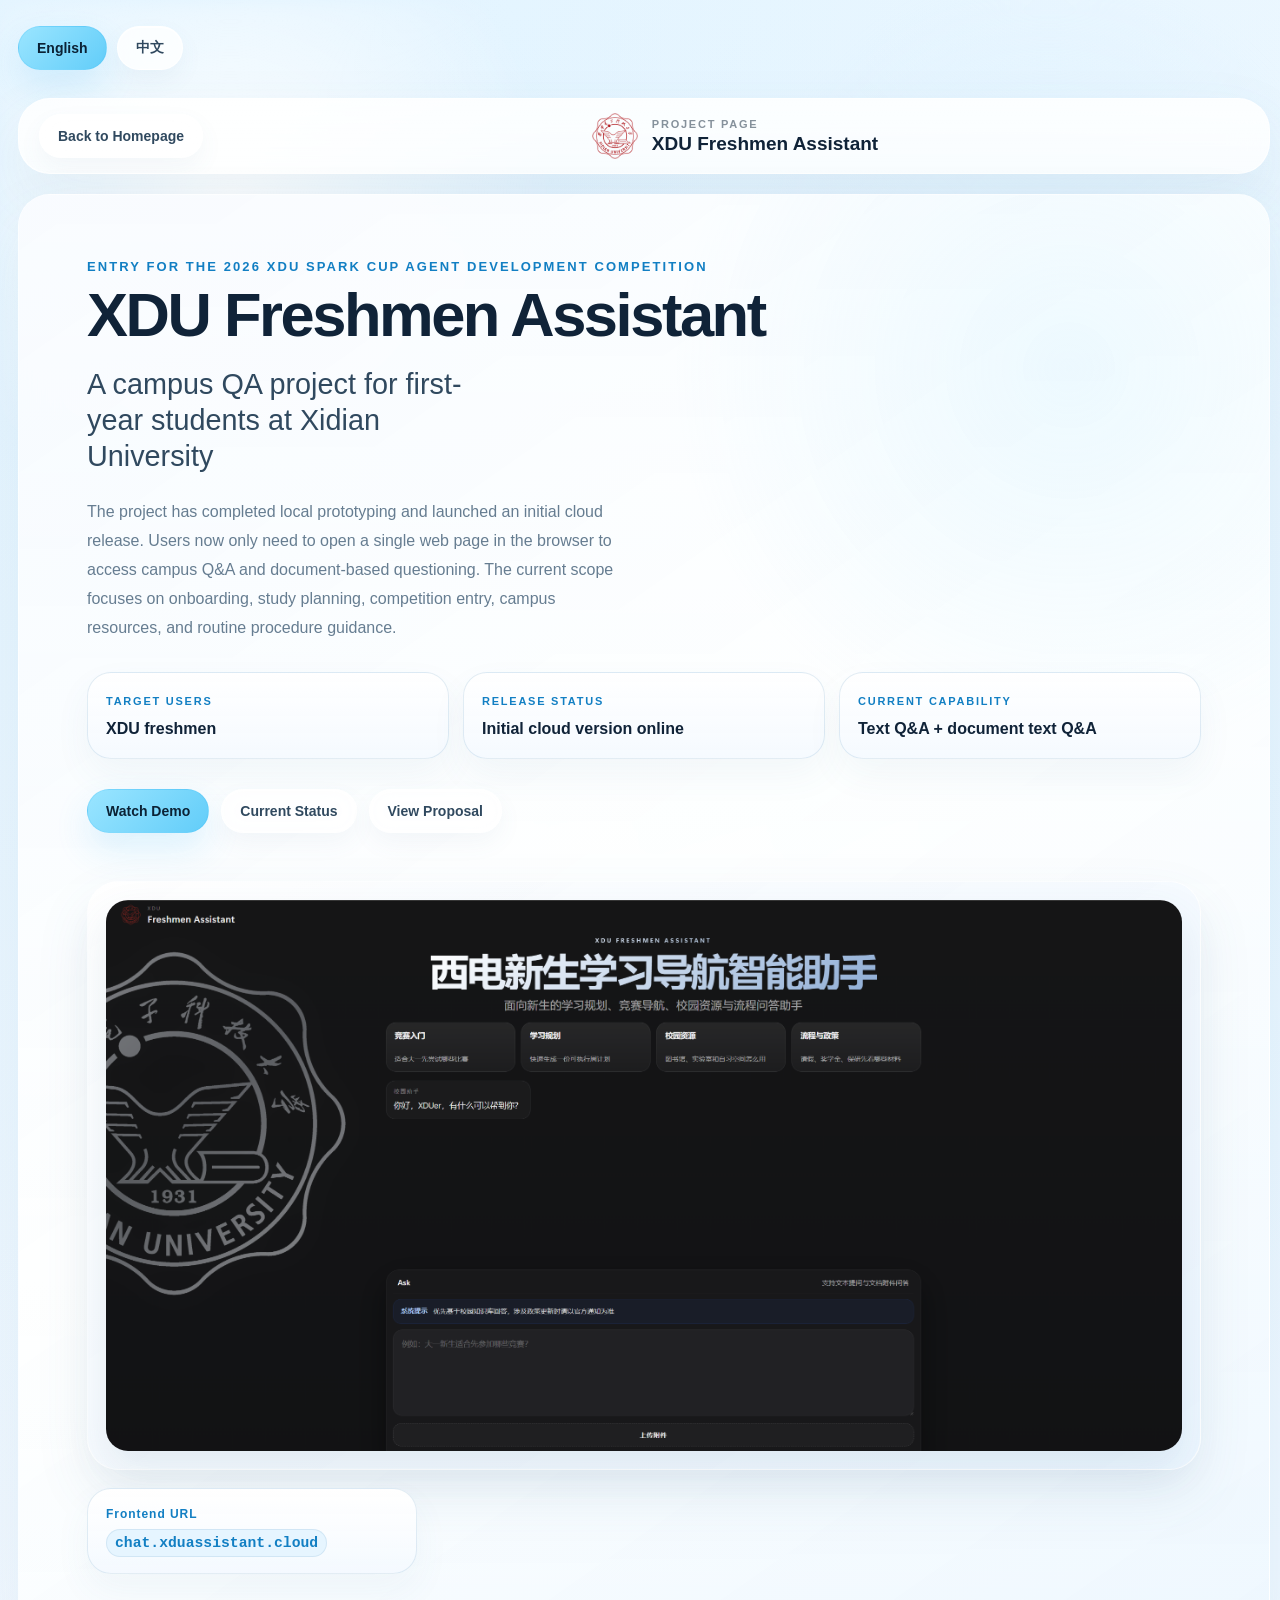
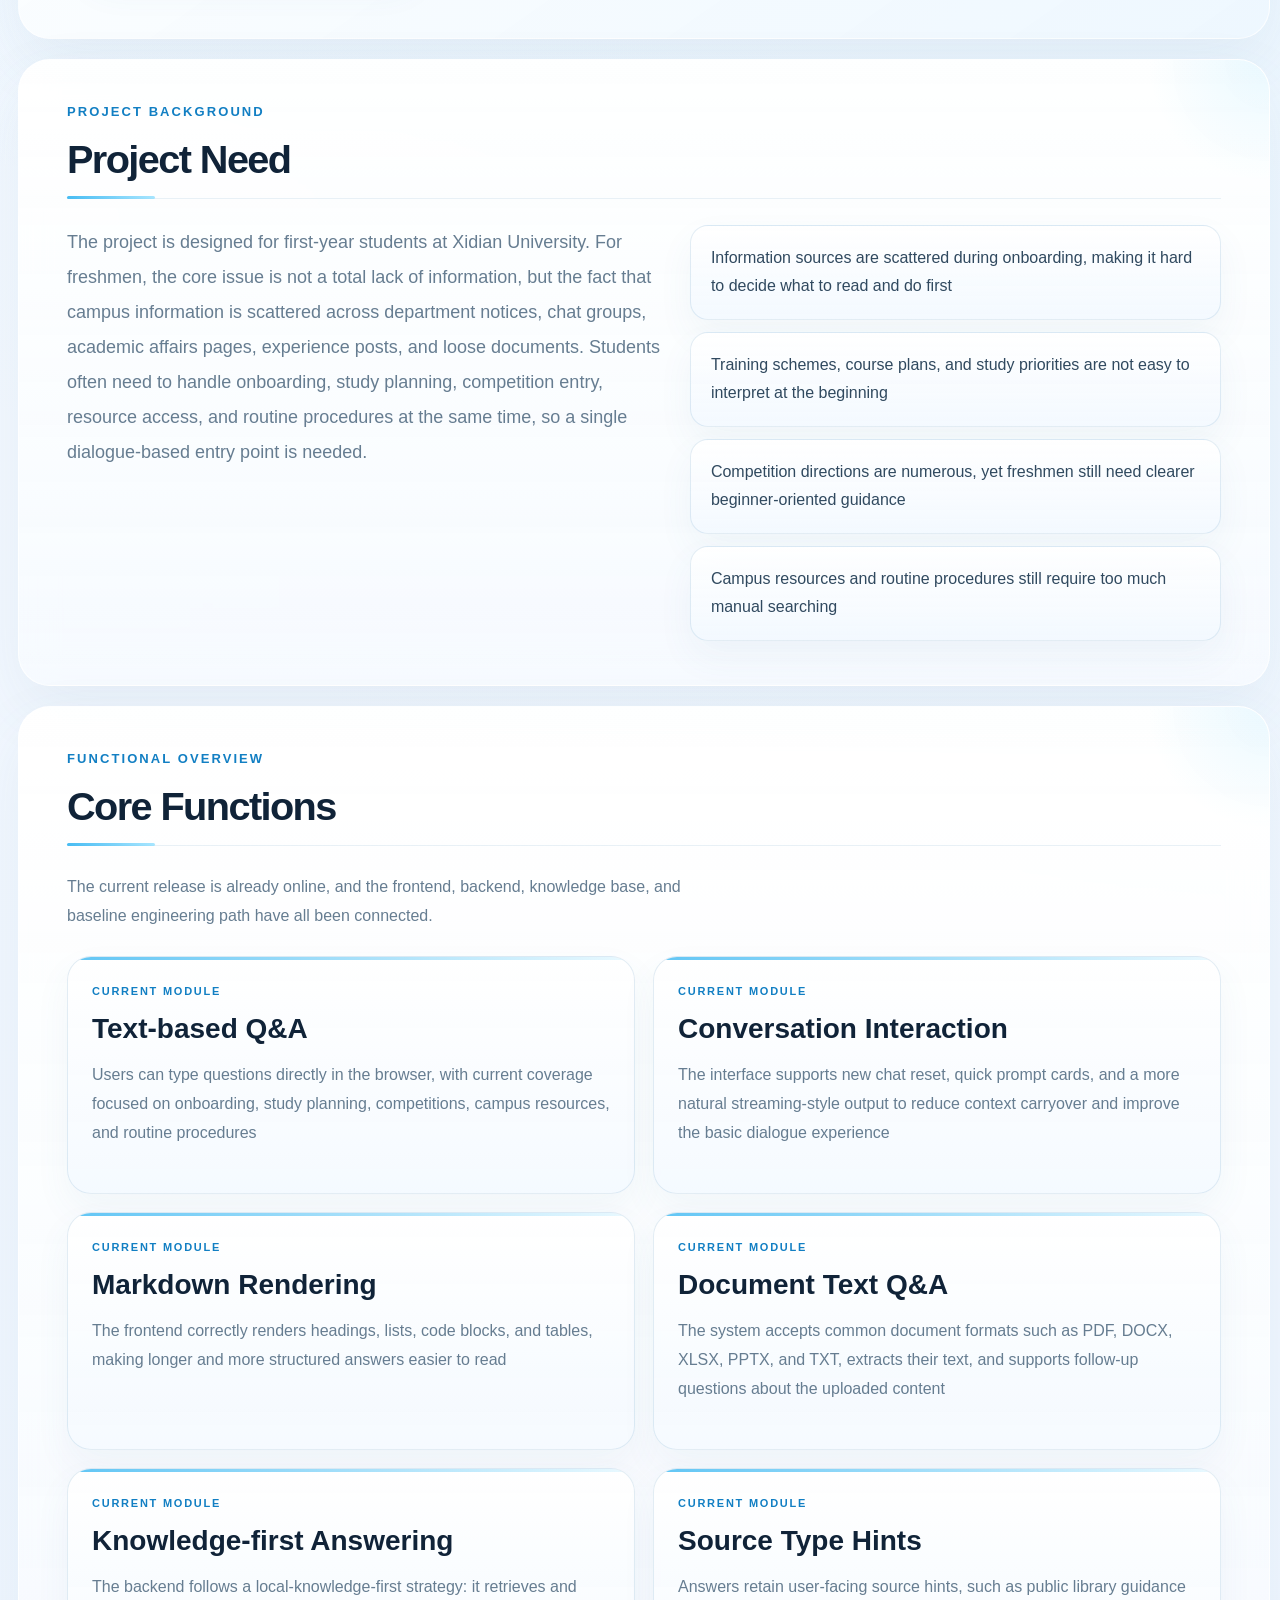
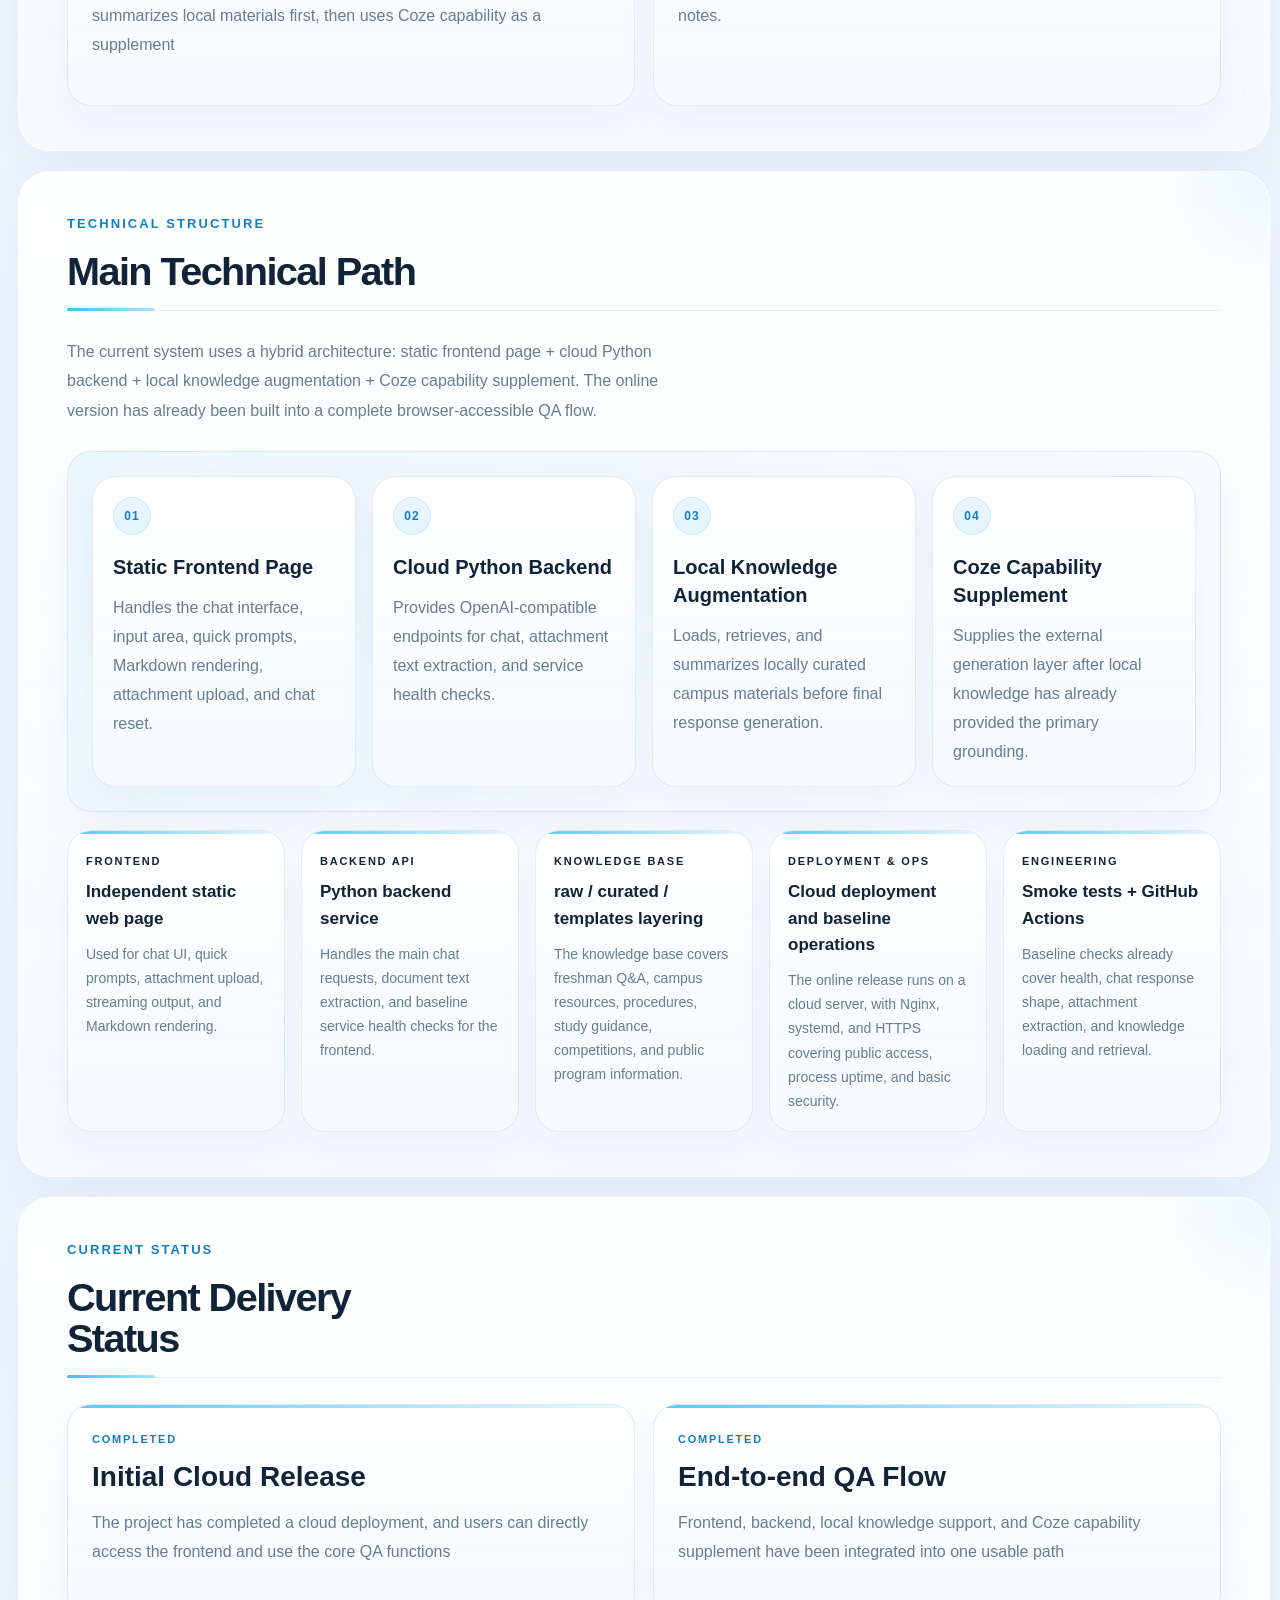
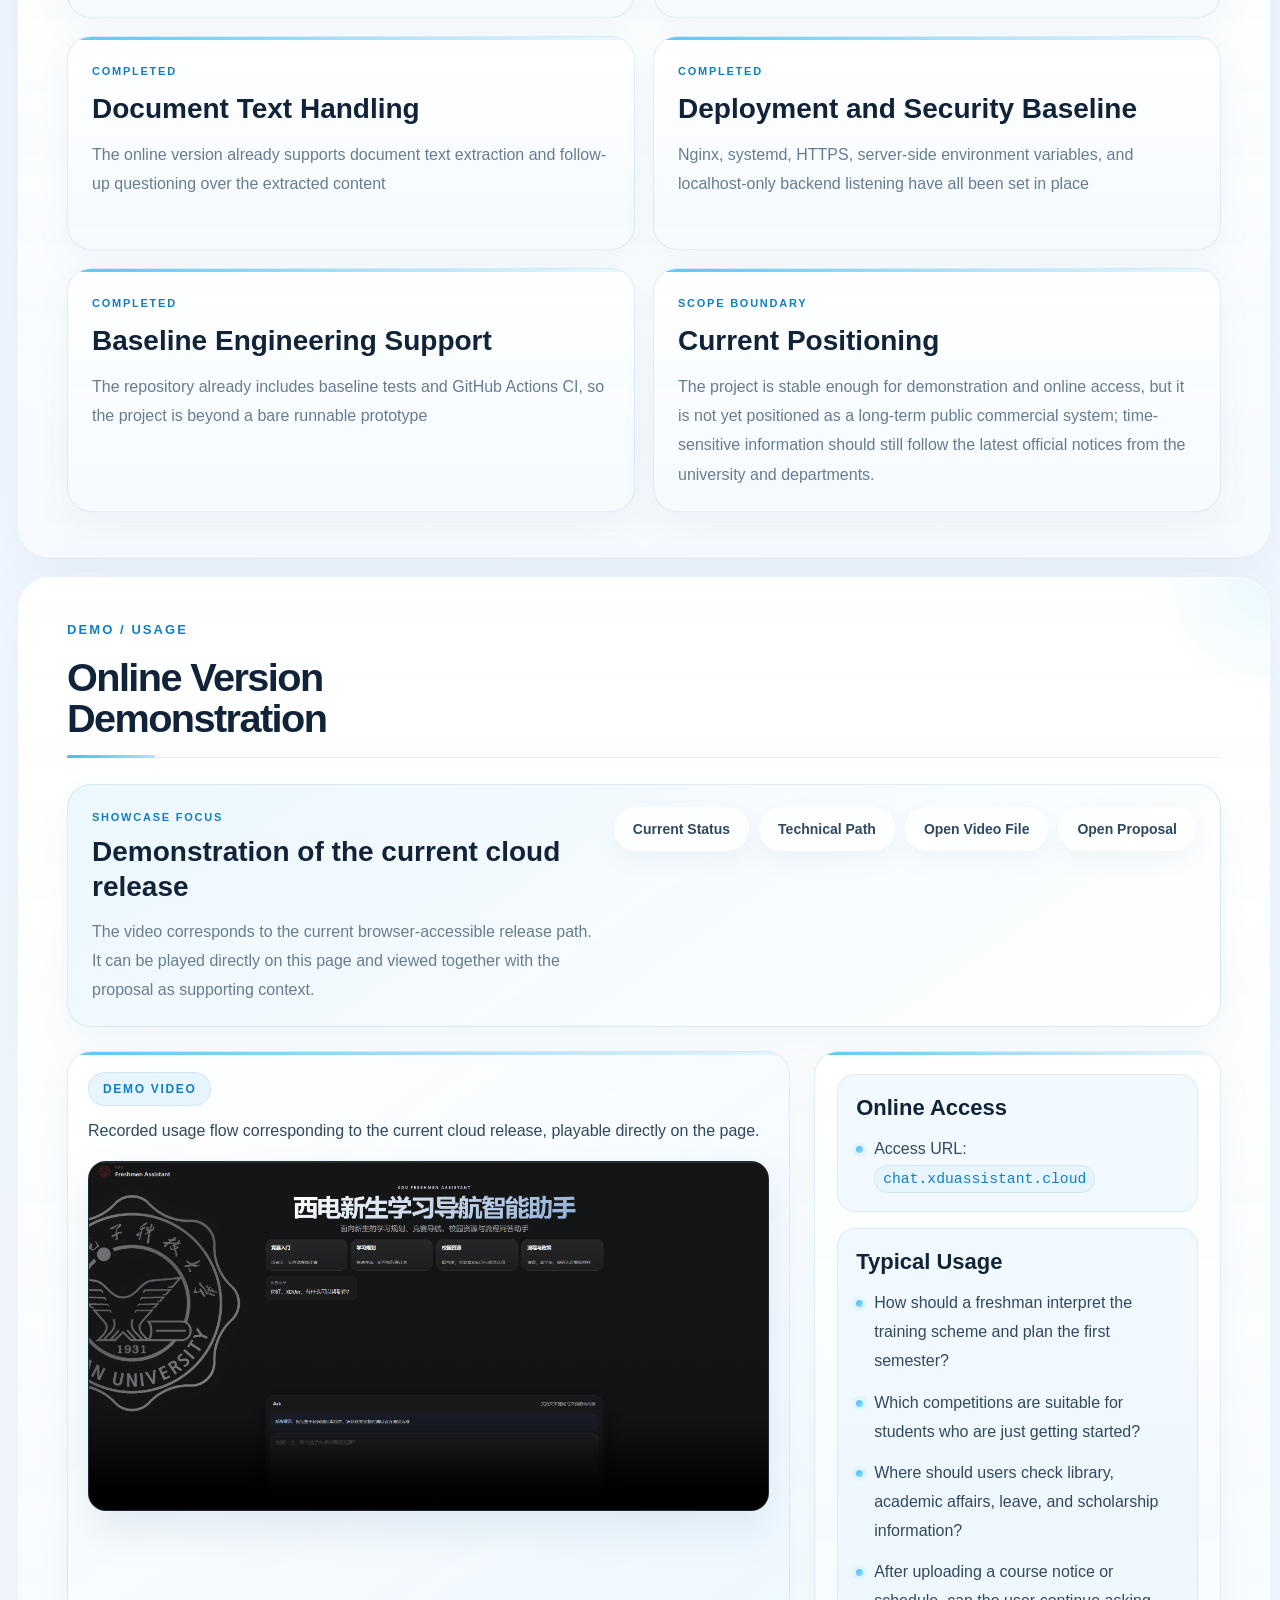
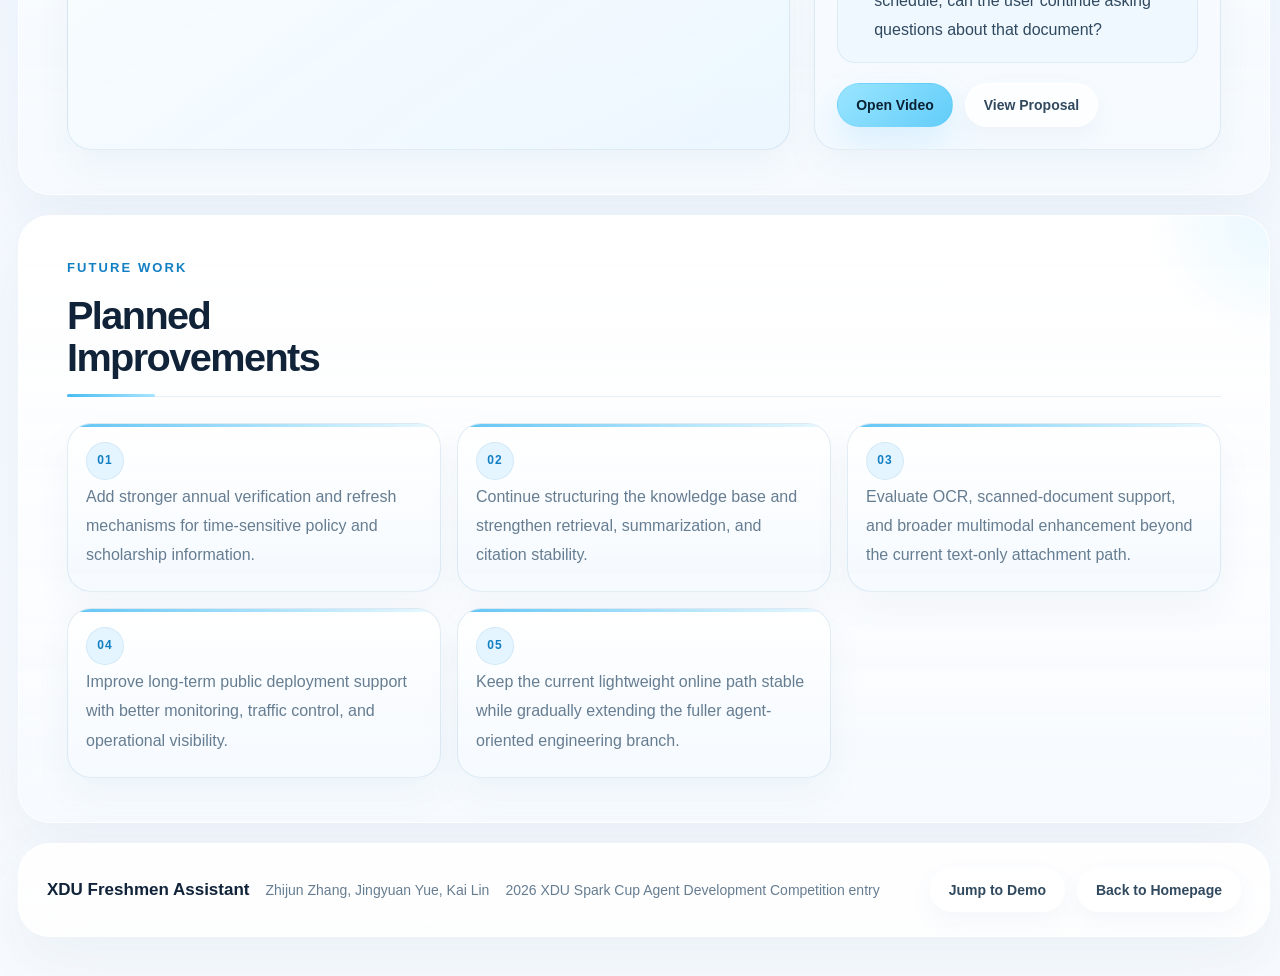
==== commit 21b798c1: "优化了项目pages" ====
--- a/pages/xdu-freshmen-assistant/index.html
+++ b/pages/xdu-freshmen-assistant/index.html
@@ -91,15 +91,18 @@
                 />
               </div>
 
-              <div class="hero-facts">
-                <article class="hero-fact-card">
-                  <span>Frontend URL</span>
-                  <strong><code>chat.xduassistant.cloud</code></strong>
-                </article>
-                <article class="hero-fact-card">
-                  <span>Backend API</span>
-                  <strong><code>api.xduassistant.cloud</code></strong>
-                </article>
+              <div class="hero-facts hero-facts-single">
+                <a
+                  class="hero-fact-link"
+                  href="https://chat.xduassistant.cloud"
+                  target="_blank"
+                  rel="noopener noreferrer"
+                >
+                  <article class="hero-fact-card">
+                    <span>Frontend URL</span>
+                    <strong><code>chat.xduassistant.cloud</code></strong>
+                  </article>
+                </a>
               </div>
             </div>
           </section>
@@ -384,7 +387,17 @@
                 <div class="side-block">
                   <h3>Online Access</h3>
                   <ul class="example-list">
-                    <li>Access URL: <code>chat.xduassistant.cloud</code></li>
+                    <li>
+                      Access URL:
+                      <a
+                        class="access-link"
+                        href="https://chat.xduassistant.cloud"
+                        target="_blank"
+                        rel="noopener noreferrer"
+                      >
+                        <code>chat.xduassistant.cloud</code>
+                      </a>
+                    </li>
                   </ul>
                 </div>
 
--- a/pages/xdu-freshmen-assistant/styles.css
+++ b/pages/xdu-freshmen-assistant/styles.css
@@ -418,6 +418,30 @@
   gap: 14px;
 }
 
+.hero-facts-single {
+  grid-template-columns: minmax(0, 1fr);
+  max-width: 330px;
+}
+
+.hero-fact-link {
+  display: block;
+}
+
+.hero-fact-link code,
+.access-link code {
+  text-decoration: underline;
+  text-decoration-color: transparent;
+  text-underline-offset: 0.2em;
+  transition: text-decoration-color 160ms ease;
+}
+
+.hero-fact-link:hover code,
+.hero-fact-link:focus-visible code,
+.access-link:hover code,
+.access-link:focus-visible code {
+  text-decoration-color: currentColor;
+}
+
 .hero-fact-card span {
   display: block;
   color: var(--sky-deep);
@@ -784,6 +808,10 @@
   position: relative;
   padding: 0 0 0 18px;
   color: var(--ink-soft);
+}
+
+.access-link {
+  display: inline-block;
 }
 
 .example-list li::before {
